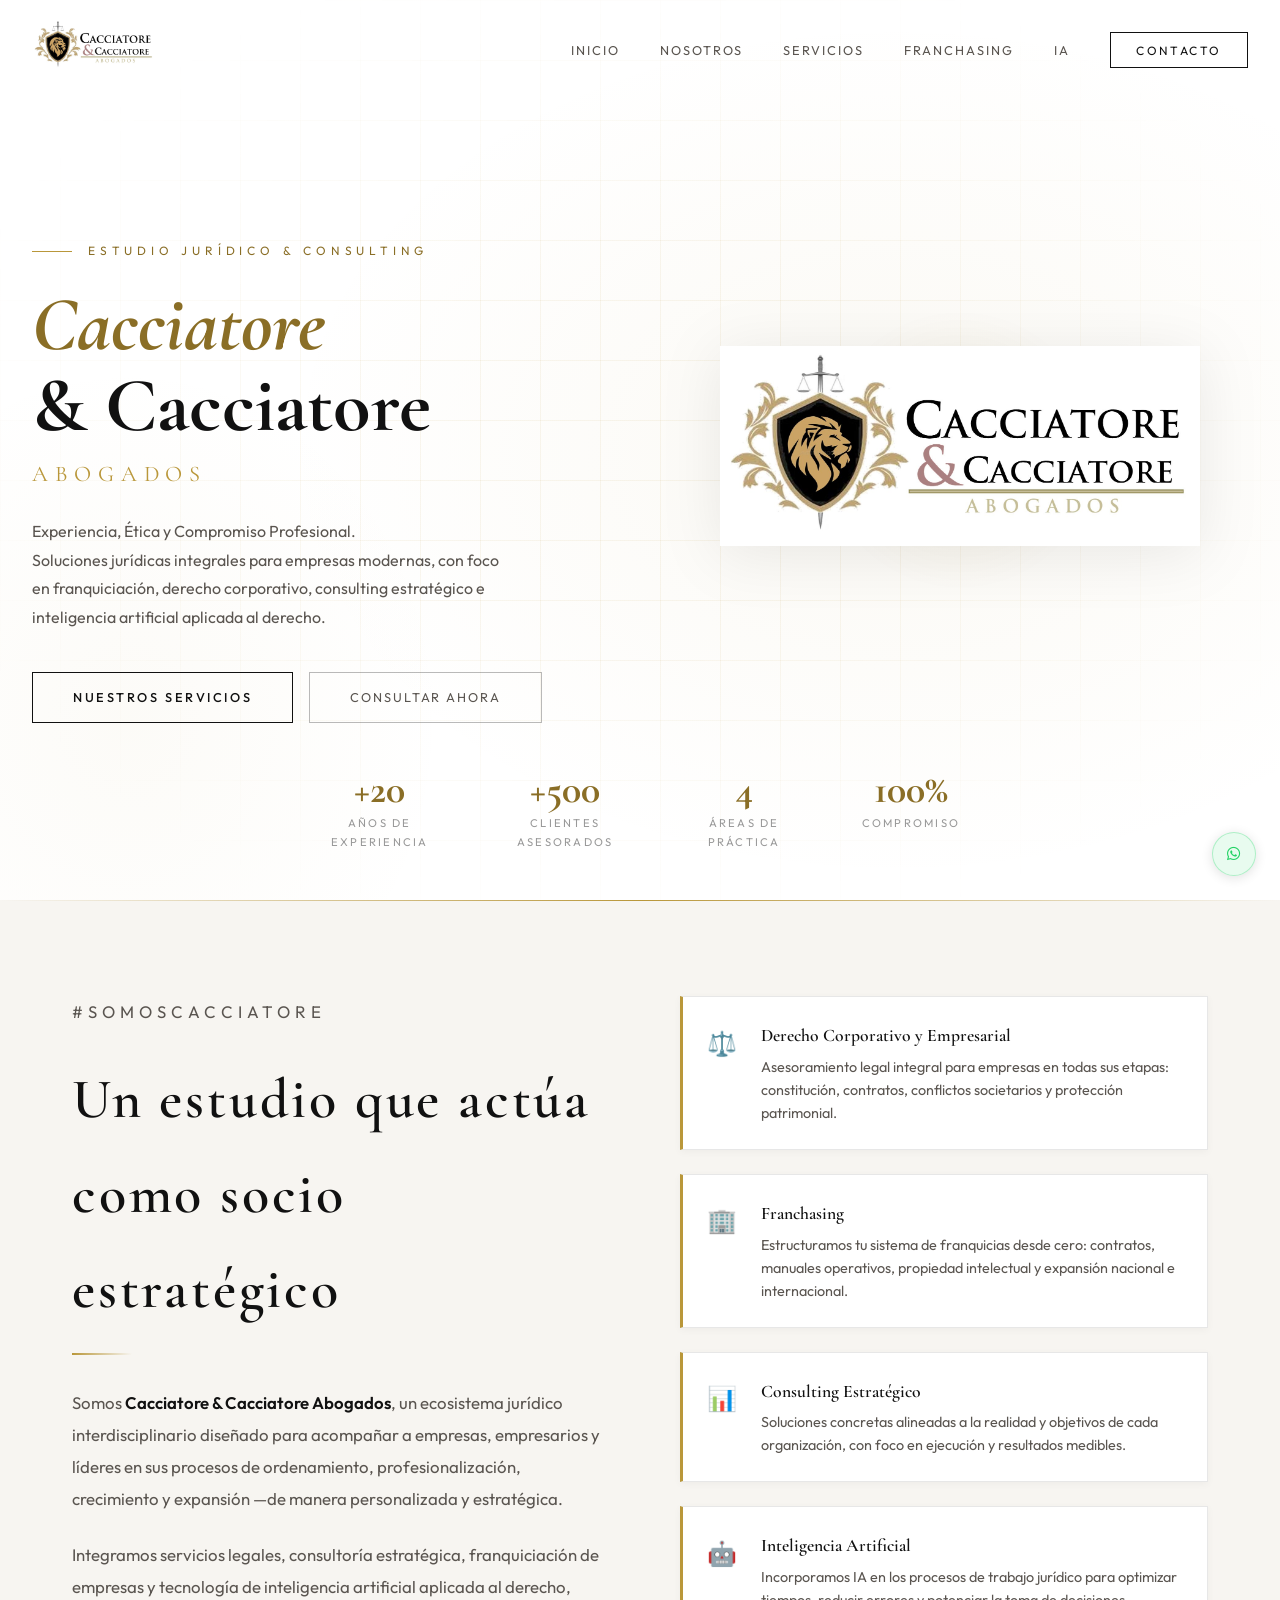
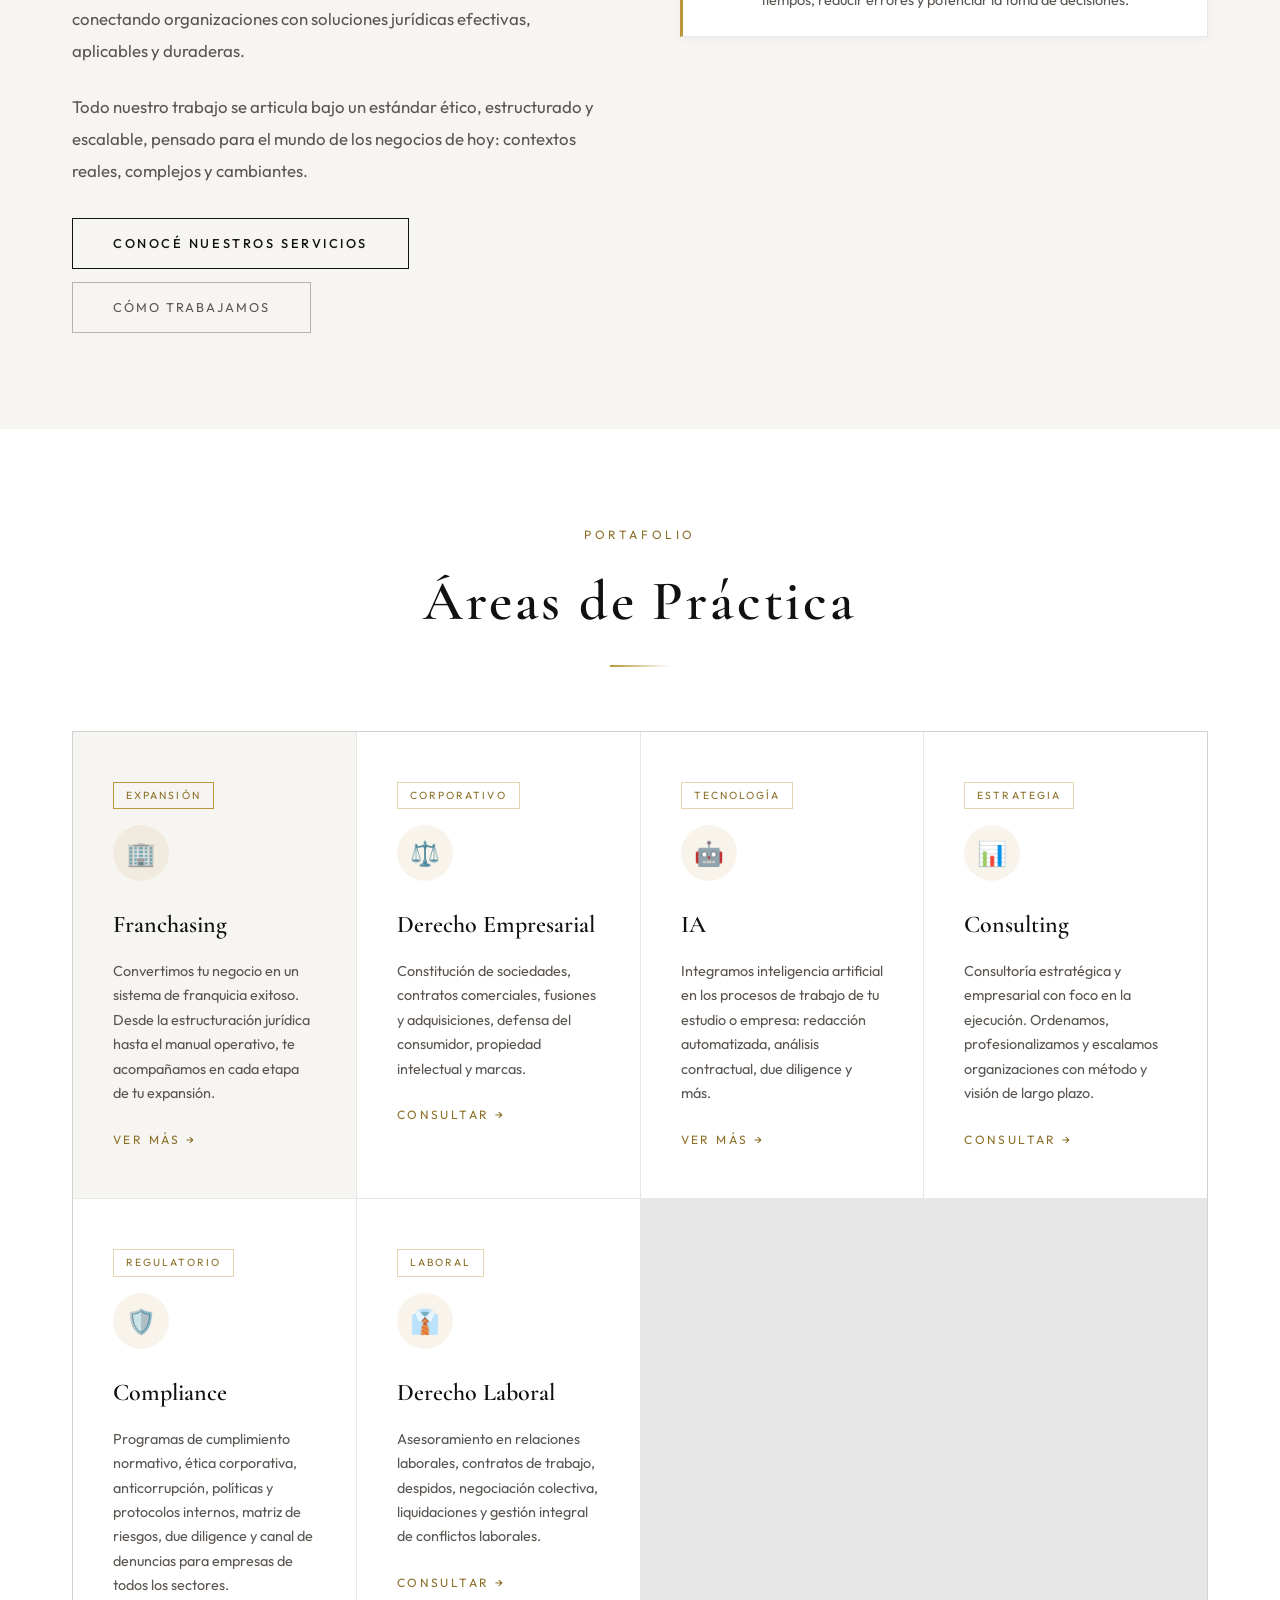
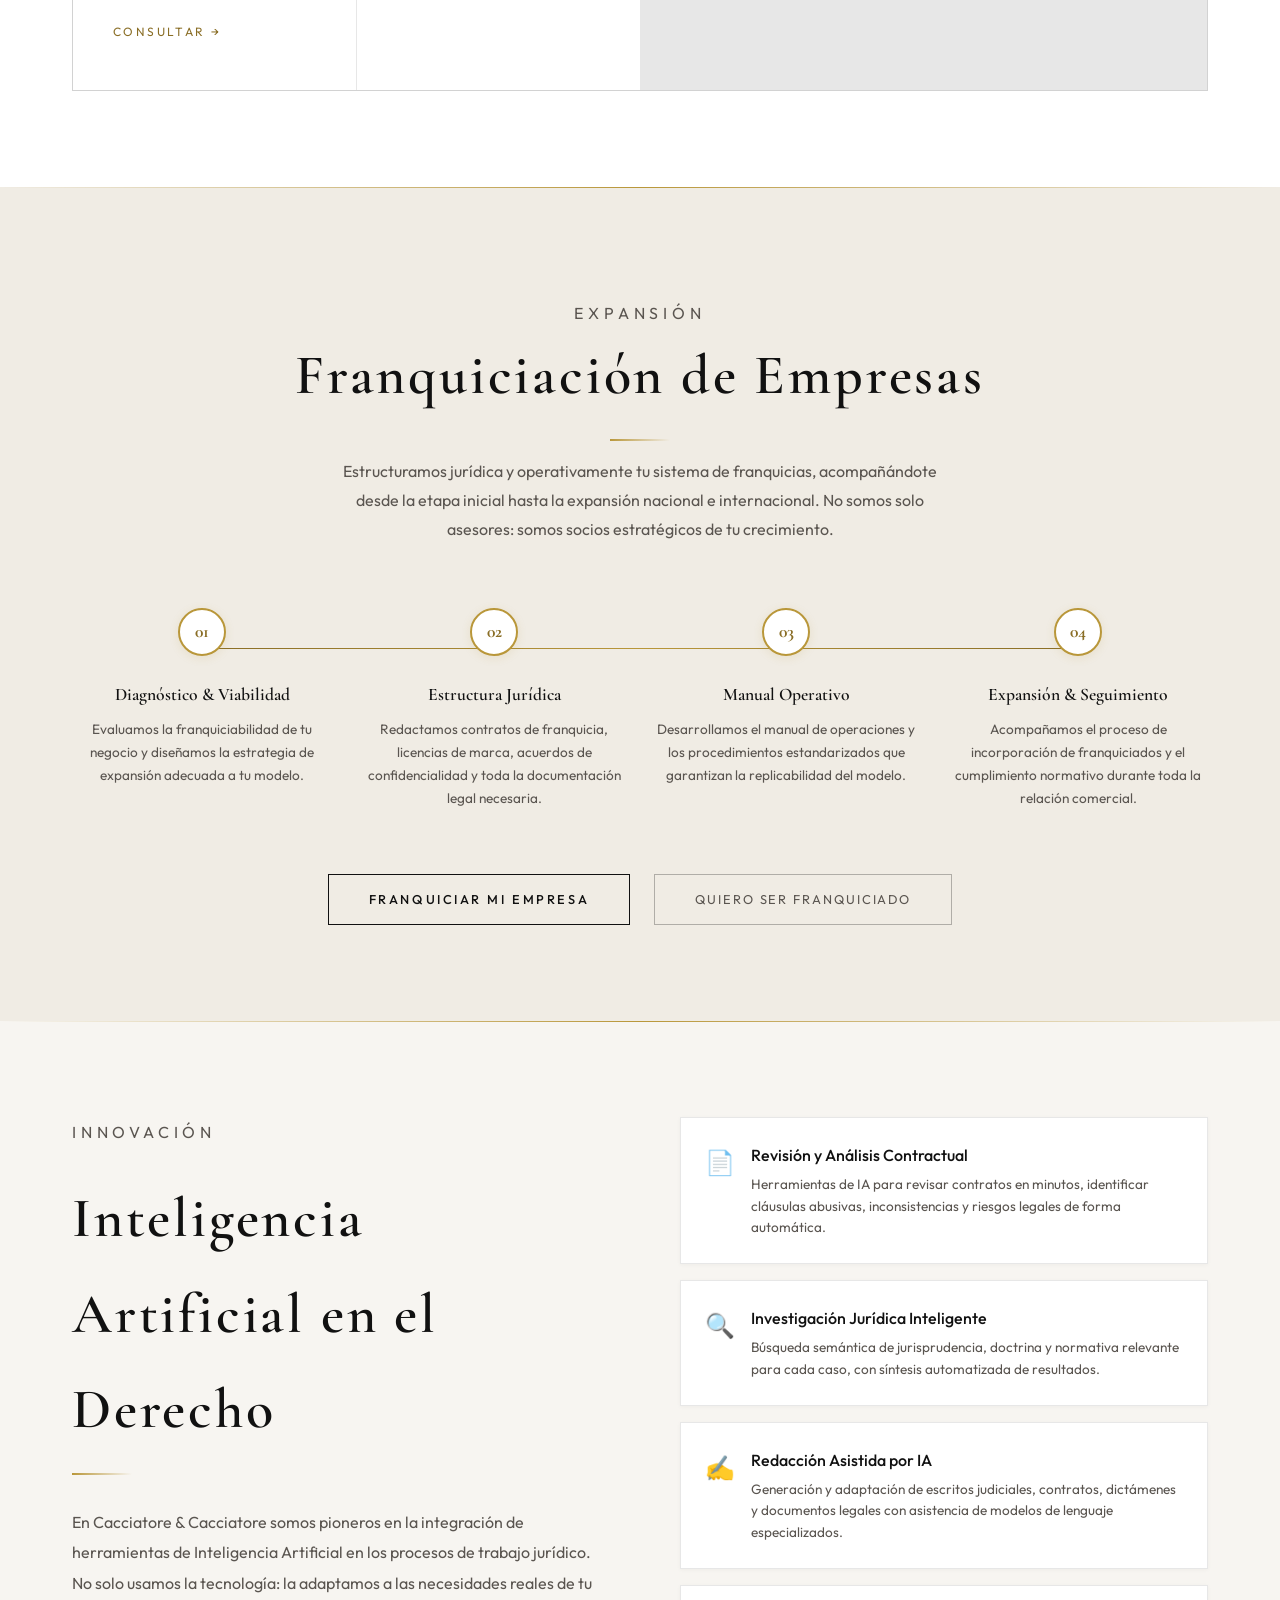
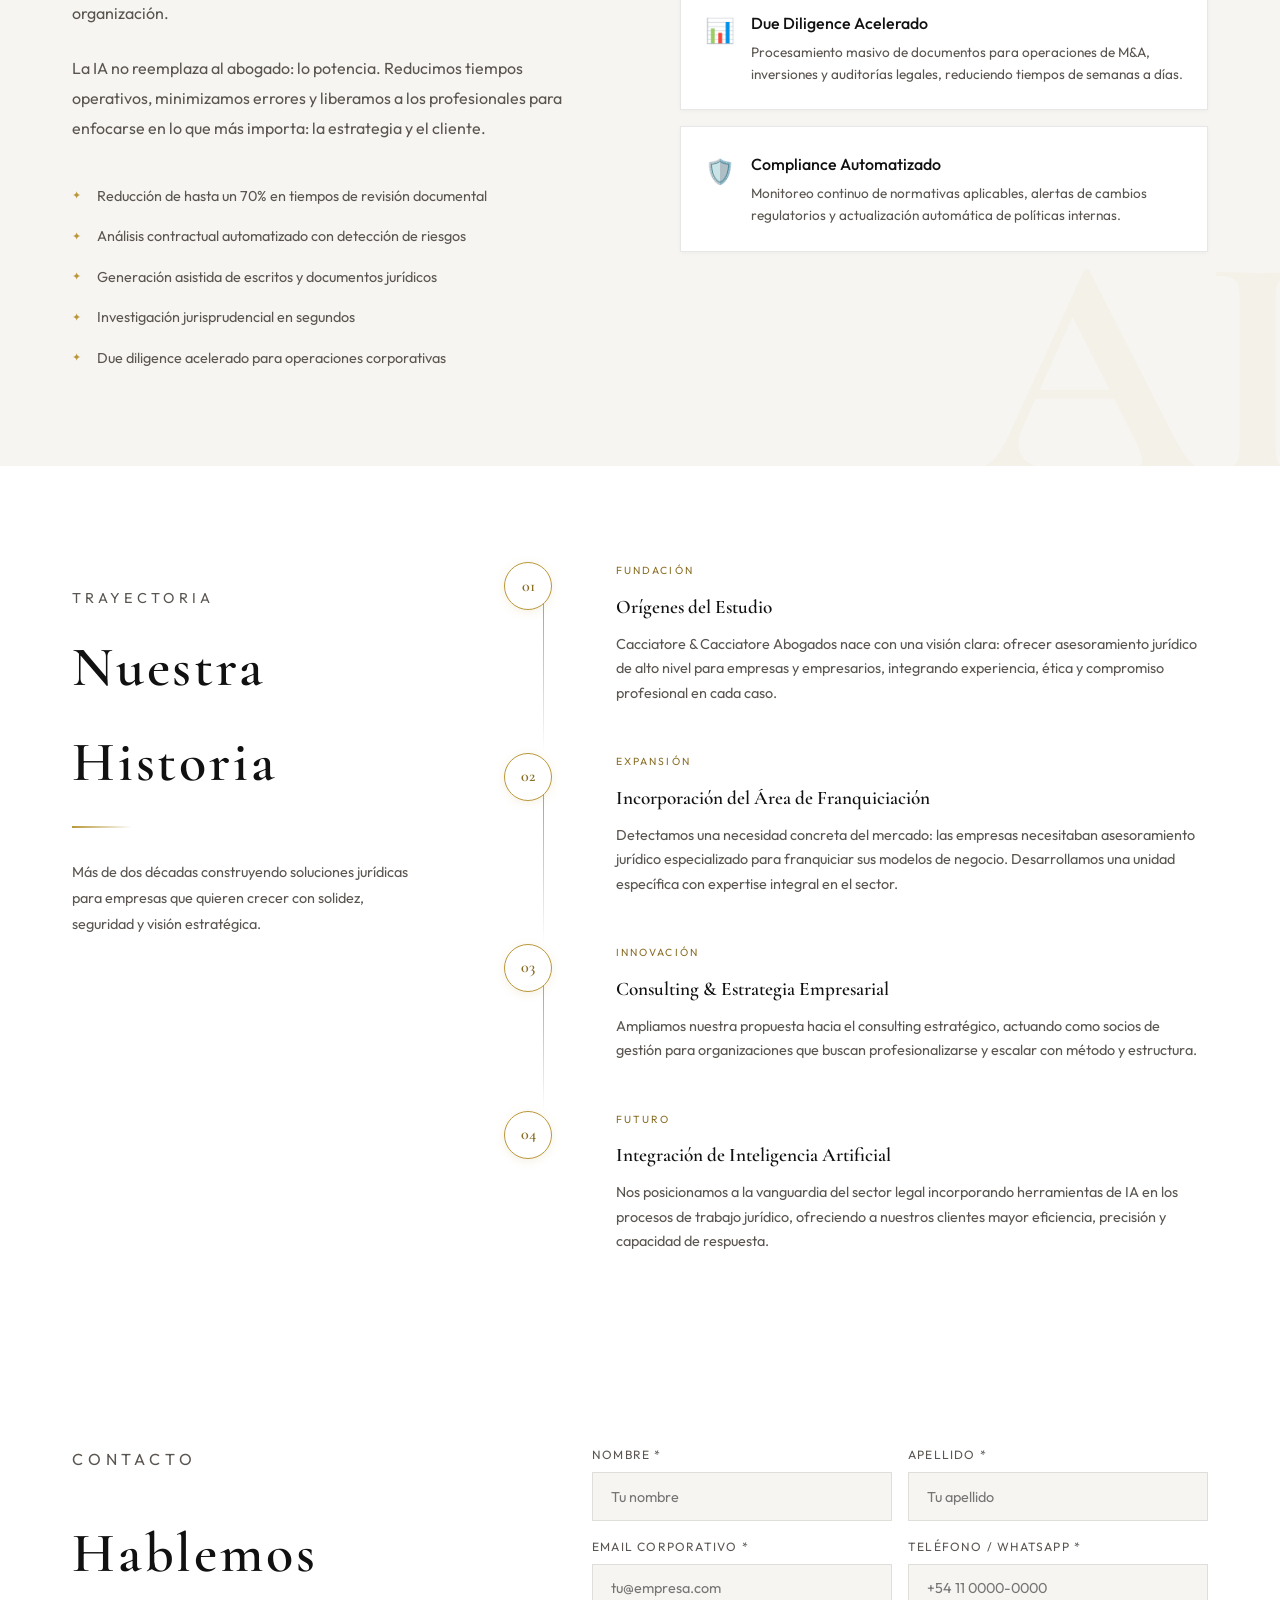
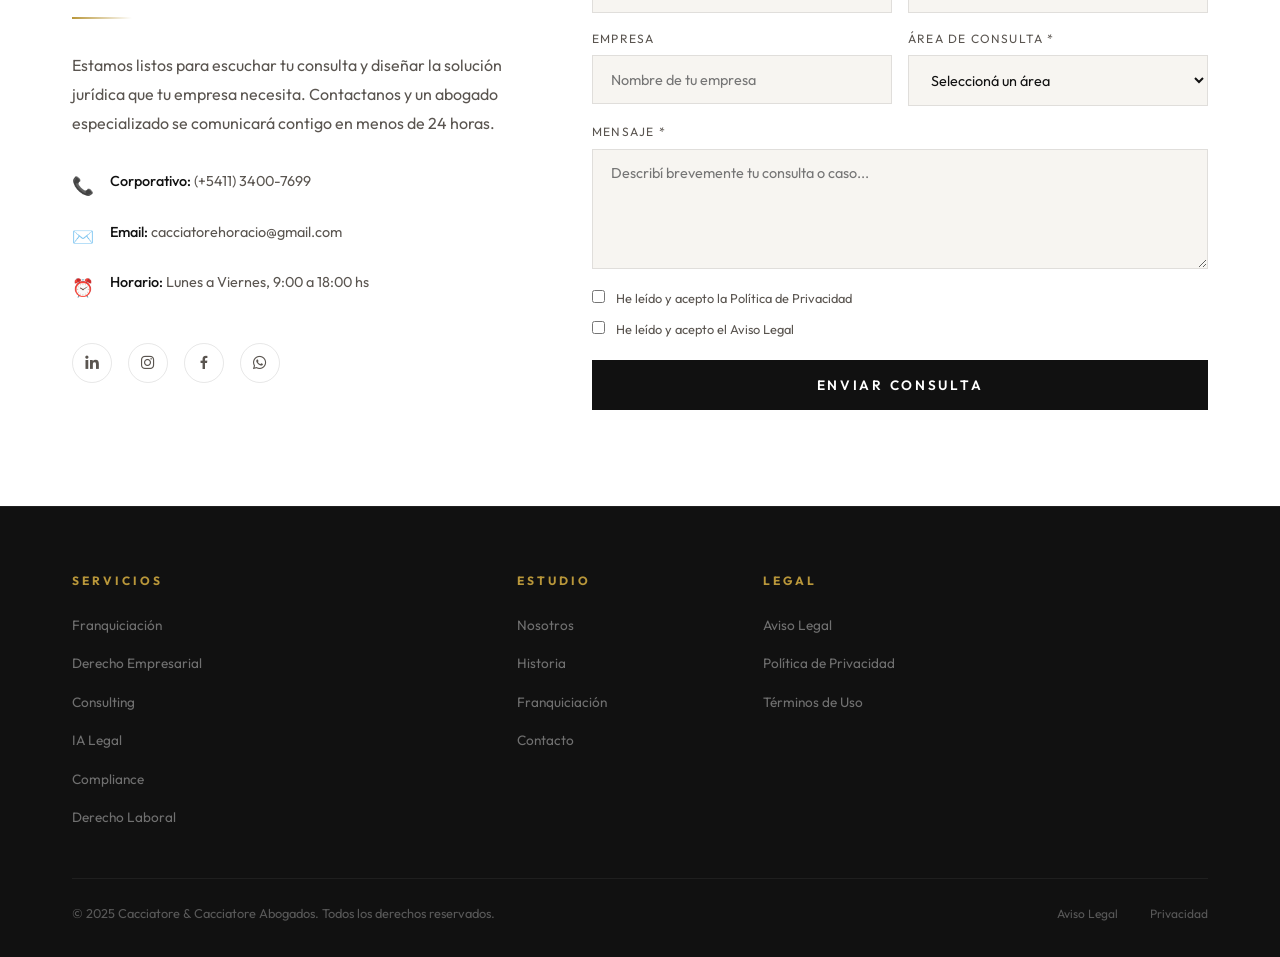
==== frontend/index.html @ c493d978 "Initial commit" ====
<!DOCTYPE html>
<html lang="es">
<head>
<meta charset="UTF-8">
<meta name="viewport" content="width=device-width, initial-scale=1.0">
<meta name="description" content="Cacciatore & Cacciatore Abogados - Franquiciación, Servicios Legales, Consulting e Inteligencia Artificial para empresas">
<title>Cacciatore & Cacciatore | Abogados</title>
<link rel="preconnect" href="https://fonts.googleapis.com">
<link href="https://fonts.googleapis.com/css2?family=Cormorant+Garamond:ital,wght@0,400;0,600;0,700;1,400;1,600&family=Outfit:wght@300;400;500;600&display=swap" rel="stylesheet">
<link rel="stylesheet" href="https://cdn.jsdelivr.net/npm/boxicons@latest/css/boxicons.min.css">
<link rel="stylesheet" href="style.css">
</head>
<body>

<!-- =================== HEADER =================== -->
<header id="mainHeader">
  <nav class="nav">
    <a class="nav-logo" href="#inicio">
      <img src="[data-uri]" alt="Cacciatore & Cacciatore Abogados">
    </a>
    <ul class="nav-links">
      <li><a href="#inicio">Inicio</a></li>
      <li><a href="#nosotros">Nosotros</a></li>
      <li><a href="#servicios">Servicios</a></li>
      <li><a href="#franquicias">Franchasing</a></li>
      <li><a href="#ia">IA</a></li>
      <li><a href="#contacto" class="nav-cta">Contacto</a></li>
    </ul>
    <div class="hamburger" id="hamburger" onclick="toggleMenu()">
      <span></span><span></span><span></span>
    </div>
  </nav>
</header>

<!-- Mobile Menu -->
<div class="mobile-menu" id="mobileMenu">
  <button class="close-btn" onclick="toggleMenu()">✕</button>
  <a href="#inicio" onclick="toggleMenu()">Inicio</a>
  <a href="#nosotros" onclick="toggleMenu()">Nosotros</a>
  <a href="#servicios" onclick="toggleMenu()">Servicios</a>
  <a href="#franquicias" onclick="toggleMenu()">Franquiciación</a>
  <a href="#ia" onclick="toggleMenu()">IA Legal</a>
  <a href="#contacto" onclick="toggleMenu()">Contacto</a>
</div>

<!-- =================== HERO =================== -->
<section class="hero" id="inicio">
  <div class="hero-bg"></div>
  <div class="hero-grid"></div>
  <div class="hero-content">
    <div class="hero-text">
      <p class="hero-eyebrow">Estudio Jurídico & Consulting</p>
      <h1 class="hero-h1">
        <em>Cacciatore</em><br>
        &amp; Cacciatore
      </h1>
      <p class="hero-sub">Abogados</p>
      <p class="hero-desc">
        Experiencia, Ética y Compromiso Profesional.<br>
        Soluciones jurídicas integrales para empresas modernas, con foco en franquiciación, derecho corporativo, consulting estratégico e inteligencia artificial aplicada al derecho.
      </p>
      <div class="hero-btns">
        <a href="#servicios" class="btn-primary">Nuestros Servicios</a>
        <a href="#contacto" class="btn-outline">Consultar Ahora</a>
      </div>
    </div>
    <div class="hero-visual">
      <div class="hero-logo-wrap">
        <img src="[data-uri]" alt="Cacciatore & Cacciatore">
      </div>
    </div>
  </div>
  <div class="hero-stats">
    <div class="stat">
      <div class="stat-num">+20</div>
      <div class="stat-label">Años de Experiencia</div>
    </div>
    <div class="stat">
      <div class="stat-num">+500</div>
      <div class="stat-label">Clientes Asesorados</div>
    </div>
    <div class="stat">
      <div class="stat-num">4</div>
      <div class="stat-label">Áreas de Práctica</div>
    </div>
    <div class="stat">
      <div class="stat-num">100%</div>
      <div class="stat-label">Compromiso</div>
    </div>
  </div>
</section>

<!-- =================== ABOUT =================== -->
<section class="section about reveal" id="nosotros">
  <div class="container">
    <div class="about-inner">
      <div class="about-left">
        <p class="sec-label">#SomosCacciatore</p>
        <h2 class="stitle">Un estudio que actúa como socio estratégico</h2>
        <div class="gold-line"></div>
        <p>
          Somos <strong>Cacciatore &amp; Cacciatore Abogados</strong>, un ecosistema jurídico interdisciplinario diseñado para acompañar a empresas, empresarios y líderes en sus procesos de ordenamiento, profesionalización, crecimiento y expansión —de manera personalizada y estratégica.
        </p>
        <p>
          Integramos servicios legales, consultoría estratégica, franquiciación de empresas y tecnología de inteligencia artificial aplicada al derecho, conectando organizaciones con soluciones jurídicas efectivas, aplicables y duraderas.
        </p>
        <p>
          Todo nuestro trabajo se articula bajo un estándar ético, estructurado y escalable, pensado para el mundo de los negocios de hoy: contextos reales, complejos y cambiantes.
        </p>
        <div class="about-btns">
          <a href="#servicios" class="btn-primary">Conocé nuestros servicios</a>
          <a href="#contacto" class="btn-outline">Cómo trabajamos</a>
        </div>
      </div>
      <div class="about-right">
        <div class="about-pillars">
          <div class="pillar">
            <div class="pillar-icon">⚖️</div>
            <div class="pillar-text">
              <h4>Derecho Corporativo y Empresarial</h4>
              <p>Asesoramiento legal integral para empresas en todas sus etapas: constitución, contratos, conflictos societarios y protección patrimonial.</p>
            </div>
          </div>
          <div class="pillar">
            <div class="pillar-icon">🏢</div>
            <div class="pillar-text">
              <h4>Franchasing</h4>
              <p>Estructuramos tu sistema de franquicias desde cero: contratos, manuales operativos, propiedad intelectual y expansión nacional e internacional.</p>
            </div>
          </div>
          <div class="pillar">
            <div class="pillar-icon">📊</div>
            <div class="pillar-text">
              <h4>Consulting Estratégico</h4>
              <p>Soluciones concretas alineadas a la realidad y objetivos de cada organización, con foco en ejecución y resultados medibles.</p>
            </div>
          </div>
          <div class="pillar">
            <div class="pillar-icon">🤖</div>
            <div class="pillar-text">
              <h4>Inteligencia Artificial</h4>
              <p>Incorporamos IA en los procesos de trabajo jurídico para optimizar tiempos, reducir errores y potenciar la toma de decisiones.</p>
            </div>
          </div>
        </div>
      </div>
    </div>
  </div>
</section>

<!-- =================== SERVICIOS =================== -->
<section class="section servicios reveal" id="servicios">
  <div class="container">
    <div class="servicios-header">
      <p class="sec-label">Portafolio</p>
      <h2 class="stitle">Áreas de Práctica</h2>
      <div class="gold-line" style="margin:1rem auto;"></div>
    </div>
  </div>
  <div class="container">
    <div class="servicios-grid">

      <div class="serv-card featured">
        <span class="serv-tag">Expansión</span>
        <div class="serv-icon">🏢</div>
        <h3 style="translate: no-tranlate;">Franchasing</h3>
        <p>Convertimos tu negocio en un sistema de franquicia exitoso. Desde la estructuración jurídica hasta el manual operativo, te acompañamos en cada etapa de tu expansión.</p>
        <a href="#franquicias" class="serv-link">Ver más →</a>
      </div>

      <div class="serv-card">
        <span class="serv-tag">Corporativo</span>
        <div class="serv-icon">⚖️</div>
        <h3>Derecho Empresarial</h3>
        <p>Constitución de sociedades, contratos comerciales, fusiones y adquisiciones, defensa del consumidor, propiedad intelectual y marcas.</p>
        <a href="#contacto" class="serv-link">Consultar →</a>
      </div>

      <div class="serv-card">
        <span class="serv-tag">Tecnología</span>
        <div class="serv-icon">🤖</div>
        <h3>IA</h3>
        <p>Integramos inteligencia artificial en los procesos de trabajo de tu estudio o empresa: redacción automatizada, análisis contractual, due diligence y más.</p>
        <a href="#ia" class="serv-link">Ver más →</a>
      </div>

      <div class="serv-card">
        <span class="serv-tag">Estrategia</span>
        <div class="serv-icon">📊</div>
        <h3>Consulting</h3>
        <p>Consultoría estratégica y empresarial con foco en la ejecución. Ordenamos, profesionalizamos y escalamos organizaciones con método y visión de largo plazo.</p>
        <a href="#contacto" class="serv-link">Consultar →</a>
      </div>

      <div class="serv-card">
        <span class="serv-tag">Regulatorio</span>
        <div class="serv-icon">🛡️</div>
        <h3>Compliance</h3>
        <p>Programas de cumplimiento normativo, ética corporativa, anticorrupción, políticas y protocolos internos, matriz de riesgos, due diligence y canal de denuncias para empresas de todos los sectores.</p>
        <a href="#contacto" class="serv-link">Consultar →</a>
      </div>

      <div class="serv-card">
        <span class="serv-tag">Laboral</span>
        <div class="serv-icon">👔</div>
        <h3>Derecho Laboral</h3>
        <p>Asesoramiento en relaciones laborales, contratos de trabajo, despidos, negociación colectiva, liquidaciones y gestión integral de conflictos laborales.</p>
        <a href="#contacto" class="serv-link">Consultar →</a>
      </div>

    </div>
  </div>
</section>

<!-- =================== FRANQUICIAS =================== -->
<section class="section franchise reveal" id="franquicias">
  <div class="container">
    <div class="franchise-header">
      <p class="sec-label">Expansión</p>
      <h2 class="stitle">Franquiciación de Empresas</h2>
      <div class="gold-line" style="margin:1rem auto;"></div>
      <p>Estructuramos jurídica y operativamente tu sistema de franquicias, acompañándote desde la etapa inicial hasta la expansión nacional e internacional. No somos solo asesores: somos socios estratégicos de tu crecimiento.</p>
    </div>

    <div class="franchise-steps">
      <div class="step-card">
        <div class="step-num">01</div>
        <h4>Diagnóstico &amp; Viabilidad</h4>
        <p>Evaluamos la franquiciabilidad de tu negocio y diseñamos la estrategia de expansión adecuada a tu modelo.</p>
      </div>
      <div class="step-card">
        <div class="step-num">02</div>
        <h4>Estructura Jurídica</h4>
        <p>Redactamos contratos de franquicia, licencias de marca, acuerdos de confidencialidad y toda la documentación legal necesaria.</p>
      </div>
      <div class="step-card">
        <div class="step-num">03</div>
        <h4>Manual Operativo</h4>
        <p>Desarrollamos el manual de operaciones y los procedimientos estandarizados que garantizan la replicabilidad del modelo.</p>
      </div>
      <div class="step-card">
        <div class="step-num">04</div>
        <h4>Expansión &amp; Seguimiento</h4>
        <p>Acompañamos el proceso de incorporación de franquiciados y el cumplimiento normativo durante toda la relación comercial.</p>
      </div>
    </div>

    <div class="franchise-cta">
      <a href="#contacto" class="btn-primary">Franquiciar mi empresa</a>
      <a href="#contacto" class="btn-outline">Quiero ser franquiciado</a>
    </div>
  </div>
</section>

<!-- =================== IA =================== -->
<section class="section ia-section reveal" id="ia">
  <div class="container">
    <div class="ia-inner">
      <div class="ia-left">
        <p class="sec-label">Innovación</p>
        <h2 class="stitle">Inteligencia Artificial en el Derecho</h2>
        <div class="gold-line"></div>
        <p>
          En Cacciatore &amp; Cacciatore somos pioneros en la integración de herramientas de Inteligencia Artificial en los procesos de trabajo jurídico. No solo usamos la tecnología: la adaptamos a las necesidades reales de tu organización.
        </p>
        <p>
          La IA no reemplaza al abogado: lo potencia. Reducimos tiempos operativos, minimizamos errores y liberamos a los profesionales para enfocarse en lo que más importa: la estrategia y el cliente.
        </p>
        <div class="ia-features">
          <div class="ia-feat">Reducción de hasta un 70% en tiempos de revisión documental</div>
          <div class="ia-feat">Análisis contractual automatizado con detección de riesgos</div>
          <div class="ia-feat">Generación asistida de escritos y documentos jurídicos</div>
          <div class="ia-feat">Investigación jurisprudencial en segundos</div>
          <div class="ia-feat">Due diligence acelerado para operaciones corporativas</div>
        </div>
      </div>
      <div class="ia-right">
        <div class="ia-cards">
          <div class="ia-card">
            <div class="ia-card-icon">📄</div>
            <div>
              <h4>Revisión y Análisis Contractual</h4>
              <p>Herramientas de IA para revisar contratos en minutos, identificar cláusulas abusivas, inconsistencias y riesgos legales de forma automática.</p>
            </div>
          </div>
          <div class="ia-card">
            <div class="ia-card-icon">🔍</div>
            <div>
              <h4>Investigación Jurídica Inteligente</h4>
              <p>Búsqueda semántica de jurisprudencia, doctrina y normativa relevante para cada caso, con síntesis automatizada de resultados.</p>
            </div>
          </div>
          <div class="ia-card">
            <div class="ia-card-icon">✍️</div>
            <div>
              <h4>Redacción Asistida por IA</h4>
              <p>Generación y adaptación de escritos judiciales, contratos, dictámenes y documentos legales con asistencia de modelos de lenguaje especializados.</p>
            </div>
          </div>
          <div class="ia-card">
            <div class="ia-card-icon">📊</div>
            <div>
              <h4>Due Diligence Acelerado</h4>
              <p>Procesamiento masivo de documentos para operaciones de M&amp;A, inversiones y auditorías legales, reduciendo tiempos de semanas a días.</p>
            </div>
          </div>
          <div class="ia-card">
            <div class="ia-card-icon">🛡️</div>
            <div>
              <h4>Compliance Automatizado</h4>
              <p>Monitoreo continuo de normativas aplicables, alertas de cambios regulatorios y actualización automática de políticas internas.</p>
            </div>
          </div>
        </div>
      </div>
    </div>
  </div>
</section>

<!-- =================== HISTORIA =================== -->
<section class="section historia reveal" id="historia">
  <div class="container">
    <div class="historia-inner">
      <div class="historia-left">
        <p class="sec-label">Trayectoria</p>
        <h2 class="stitle">Nuestra Historia</h2>
        <div class="gold-line"></div>
        <p>Más de dos décadas construyendo soluciones jurídicas para empresas que quieren crecer con solidez, seguridad y visión estratégica.</p>
      </div>
      <div class="historia-right">
        <div class="timeline">
          <div class="tl-item">
            <div class="tl-num">01</div>
            <div class="tl-content">
              <span class="tl-tag">Fundación</span>
              <h4>Orígenes del Estudio</h4>
              <p>Cacciatore &amp; Cacciatore Abogados nace con una visión clara: ofrecer asesoramiento jurídico de alto nivel para empresas y empresarios, integrando experiencia, ética y compromiso profesional en cada caso.</p>
            </div>
          </div>
          <div class="tl-item">
            <div class="tl-num">02</div>
            <div class="tl-content">
              <span class="tl-tag">Expansión</span>
              <h4>Incorporación del Área de Franquiciación</h4>
              <p>Detectamos una necesidad concreta del mercado: las empresas necesitaban asesoramiento jurídico especializado para franquiciar sus modelos de negocio. Desarrollamos una unidad específica con expertise integral en el sector.</p>
            </div>
          </div>
          <div class="tl-item">
            <div class="tl-num">03</div>
            <div class="tl-content">
              <span class="tl-tag">Innovación</span>
              <h4>Consulting &amp; Estrategia Empresarial</h4>
              <p>Ampliamos nuestra propuesta hacia el consulting estratégico, actuando como socios de gestión para organizaciones que buscan profesionalizarse y escalar con método y estructura.</p>
            </div>
          </div>
          <div class="tl-item">
            <div class="tl-num">04</div>
            <div class="tl-content">
              <span class="tl-tag">Futuro</span>
              <h4>Integración de Inteligencia Artificial</h4>
              <p>Nos posicionamos a la vanguardia del sector legal incorporando herramientas de IA en los procesos de trabajo jurídico, ofreciendo a nuestros clientes mayor eficiencia, precisión y capacidad de respuesta.</p>
            </div>
          </div>
        </div>
      </div>
    </div>
  </div>
</section>

<!-- =================== CONTACTO =================== -->
<section class="section contacto reveal" id="contacto">
  <div class="container">
    <div class="contacto-inner">
      <div class="contact-left">
        <p class="sec-label">Contacto</p>
        <h2 class="stitle">Hablemos</h2>
        <div class="gold-line"></div>
        <p>Estamos listos para escuchar tu consulta y diseñar la solución jurídica que tu empresa necesita. Contactanos y un abogado especializado se comunicará contigo en menos de 24 horas.</p>
        <div class="contact-items">
          <div class="contact-item">
            <div class="contact-item-icon">📞</div>
            <div class="contact-item-text">
              <strong>Corporativo:</strong> (+5411) 3400-7699
            </div>
          </div>
          <div class="contact-item">
            <div class="contact-item-icon">✉️</div>
            <div class="contact-item-text">
              <strong>Email:</strong> cacciatorehoracio@gmail.com
            </div>
          </div>
          <div class="contact-item">
            <div class="contact-item-icon">⏰</div>
            <div class="contact-item-text">
              <strong>Horario:</strong> Lunes a Viernes, 9:00 a 18:00 hs
            </div>
          </div>
        </div>
        <div class="social-links">
          <a href="https://www.linkedin.com/in/horaciocacciatore/" class="social-link"><i class='bx bxl-linkedin'></i></a>
          <a href="https://www.instagram.com/horacio.cacciatore/" class="social-link"><i class='bx bxl-instagram'></i></a>
          <a href="" class="social-link"><i class='bx bxl-facebook'></i></a>
          <a href="https://wa.me/5491134007699" class="social-link"><i class='bx bxl-whatsapp'></i></a>
        </div>
      </div>
      <div class="contact-form">
        <form id="formContacto">
          <div class="form-grid">
            <div class="form-group">
              <label>Nombre *</label>
              <input type="text" name="nombre" placeholder="Tu nombre" required>
            </div>
            <div class="form-group">
              <label>Apellido *</label>
              <input type="text" name="apellido" placeholder="Tu apellido" required>
            </div>
            <div class="form-group">
              <label>Email Corporativo *</label>
              <input type="email" name="email" placeholder="tu@empresa.com" required>
            </div>
            <div class="form-group">
              <label>Teléfono / WhatsApp *</label>
              <input type="tel" name="telefono" placeholder="+54 11 0000-0000" required>
            </div>
            <div class="form-group">
              <label>Empresa</label>
              <input type="text" name="empresa" placeholder="Nombre de tu empresa">
            </div>
            <div class="form-group">
              <label>Área de Consulta *</label>
              <select name="area" required>
                <option value="">Seleccioná un área</option>
                <option>Franquiciación de Empresas</option>
                <option>Derecho Empresarial / Corporativo</option>
                <option>Consulting Estratégico</option>
                <option>IA Legal</option>
                <option>Compliance</option>
                <option>Derecho Laboral</option>
                <option>Propiedad Intelectual</option>
                <option>Otra consulta</option>
              </select>
            </div>
            <div class="form-group form-full">
              <label>Mensaje *</label>
              <textarea name="mensaje" placeholder="Describí brevemente tu consulta o caso..." required></textarea>
            </div>
          </div>
          <div class="form-checks">
            <label><input type="checkbox" required> He leído y acepto la Política de Privacidad</label>
            <label><input type="checkbox" required> He leído y acepto el Aviso Legal</label>
          </div>
          <button type="submit" class="btn-submit">Enviar Consulta</button>
        </form>
      </div>
    </div>
  </div>
</section>

<!-- =================== FOOTER =================== -->
<footer>
  <div class="container">
    <div class="footer-inner">
      <div class="footer-col">
        <h5>Servicios</h5>
        <ul>
          <li><a href="#servicios">Franquiciación</a></li>
          <li><a href="#servicios">Derecho Empresarial</a></li>
          <li><a href="#servicios">Consulting</a></li>
          <li><a href="#ia">IA Legal</a></li>
          <li><a href="#servicios">Compliance</a></li>
          <li><a href="#servicios">Derecho Laboral</a></li>
        </ul>
      </div>
      <div class="footer-col">
        <h5>Estudio</h5>
        <ul>
          <li><a href="#nosotros">Nosotros</a></li>
          <li><a href="#historia">Historia</a></li>
          <li><a href="#franquicias">Franquiciación</a></li>
          <li><a href="#contacto">Contacto</a></li>
        </ul>
      </div>
      <div class="footer-col">
        <h5>Legal</h5>
        <ul>
          <li><a href="#">Aviso Legal</a></li>
          <li><a href="#">Política de Privacidad</a></li>
          <li><a href="#">Términos de Uso</a></li>
        </ul>
      </div>
    </div>
    <div class="footer-bottom">
      <p>© 2025 Cacciatore &amp; Cacciatore Abogados. Todos los derechos reservados.</p>
      <div class="footer-legal">
        <a href="#">Aviso Legal</a>
        <a href="#">Privacidad</a>
      </div>
    </div>
  </div>
</footer>

<!-- =================== FLOATING BUTTONS =================== -->
<div class="floating">
  <button class="float-btn scroll-top" id="scrollTop" onclick="window.scrollTo({top:0,behavior:'smooth'})">↑</button>
  <a href="https://wa.me/5491134007699" class="float-btn float-wa" target="_blank"><i class='bx bxl-whatsapp'></i></a>
</div>

<!-- =================== SCRIPTS =================== -->
<script src="main.js"></script>
</body>
</html>
---- frontend/style.css ----
/* ===================== VARIABLES ===================== */
:root {
  --gold: #b9973a;
  --gold-light: #d4b96a;
  --gold-dark: #8a6e26;
  --black: #111111;
  --bg: #ffffff;
  --bg2: #f7f5f1;
  --bg3: #f0ece4;
  --muted: #999999;
  --text: #1c1c1c;
  --text-dim: #5a5550;
  --white: #ffffff;
  --border: rgba(185,151,58,0.2);
  --border-dark: rgba(28,28,28,0.1);
  --font-display: 'Cormorant Garamond', serif;
  --font-body: 'Outfit', sans-serif;
}

*, *::before, *::after { box-sizing: border-box; margin: 0; padding: 0; }
html { scroll-behavior: smooth; }
body {
  font-family: var(--font-body);
  background: var(--bg);
  color: var(--text);
  overflow-x: hidden;
  line-height: 1.7;
}

/* ===================== SCROLLBAR ===================== */
::-webkit-scrollbar { width: 4px; }
::-webkit-scrollbar-track { background: var(--bg2); }
::-webkit-scrollbar-thumb { background: var(--gold); border-radius: 2px; }

/* ===================== UTILITIES ===================== */
.container { max-width: 1200px; margin: 0 auto; padding: 0 2rem; }
.section { padding: 6rem 0; }
.gold { color: var(--gold); }
.stitle {
  font-family: var(--font-display);
  font-size: clamp(2rem, 5vw, 3.5rem);
  font-weight: 600;
  color: var(--black);
  letter-spacing: 0.05em;
}
.gold-line {
  width: 60px; height: 2px;
  background: linear-gradient(90deg, var(--gold), transparent);
  margin: 1rem 0 2rem;
}
.sec-label {
  font-size: 0.75rem;
  letter-spacing: 0.3em;
  text-transform: uppercase;
  color: var(--gold-dark);
  margin-bottom: 0.5rem;
}
.btn-primary {
  display: inline-block;
  padding: 0.85rem 2.5rem;
  border: 1px solid var(--black);
  color: var(--black);
  font-family: var(--font-body);
  font-size: 0.8rem;
  font-weight: 500;
  letter-spacing: 0.2em;
  text-transform: uppercase;
  text-decoration: none;
  transition: all 0.3s ease;
  position: relative;
  overflow: hidden;
  z-index: 0;
}
.btn-primary::before {
  content: "";
  position: absolute;
  inset: 0;
  background: var(--black);
  transform: translateX(-100%);
  transition: transform 0.3s ease;
  z-index: -1;
}
.btn-primary:hover { color: var(--white); }
.btn-primary:hover::before { transform: translateX(0); }
.btn-outline {
  display: inline-block;
  padding: 0.85rem 2.5rem;
  border: 1px solid rgba(28,28,28,0.3);
  color: var(--text-dim);
  font-size: 0.8rem;
  font-weight: 400;
  letter-spacing: 0.15em;
  text-transform: uppercase;
  text-decoration: none;
  transition: all 0.3s ease;
}
.btn-outline:hover { border-color: var(--gold); color: var(--gold-dark); }

/* ===================== REVEAL ANIMATION ===================== */
.reveal { opacity: 0; transform: translateY(30px); transition: opacity 0.8s ease, transform 0.8s ease; }
.reveal.visible { opacity: 1; transform: translateY(0); }

/* ===================== HEADER ===================== */
header {
  position: fixed;
  top: 0; left: 0; right: 0;
  z-index: 1000;
  padding: 1.2rem 0;
  transition: all 0.4s ease;
}
header.scrolled {
  background: rgba(255,255,255,0.97);
  backdrop-filter: blur(20px);
  border-bottom: 1px solid var(--border-dark);
  padding: 0.8rem 0;
  box-shadow: 0 2px 20px rgba(0,0,0,0.06);
}
.nav {
  display: flex;
  align-items: center;
  justify-content: space-between;
  max-width: 1280px;
  margin: 0 auto;
  padding: 0 2rem;
}
.nav-logo img { height: 52px; width: auto; }
.nav-links { display: flex; gap: 2.5rem; list-style: none; }
.nav-links a {
  font-size: 0.8rem;
  font-weight: 400;
  letter-spacing: 0.15em;
  text-transform: uppercase;
  color: var(--text-dim);
  text-decoration: none;
  transition: color 0.3s;
  position: relative;
}
.nav-links a::after {
  content: "";
  position: absolute;
  bottom: -4px; left: 0;
  width: 0; height: 1px;
  background: var(--gold);
  transition: width 0.3s;
}
.nav-links a:hover { color: var(--black); }
.nav-links a:hover::after { width: 100%; }
.nav-cta {
  padding: 0.6rem 1.6rem;
  border: 1px solid var(--black);
  color: var(--black) !important;
  font-size: 0.75rem !important;
  letter-spacing: 0.2em !important;
  text-transform: uppercase;
  text-decoration: none;
  transition: all 0.3s;
}
.nav-cta:hover { background: var(--black); color: var(--white) !important; }

.hamburger { display: none; flex-direction: column; gap: 5px; cursor: pointer; padding: 4px; }
.hamburger span { display: block; width: 24px; height: 1.5px; background: var(--black); transition: all 0.3s; }
.hamburger.open span:nth-child(1) { transform: translateY(6.5px) rotate(45deg); }
.hamburger.open span:nth-child(2) { opacity: 0; }
.hamburger.open span:nth-child(3) { transform: translateY(-6.5px) rotate(-45deg); }

.mobile-menu {
  display: none;
  position: fixed;
  inset: 0;
  background: rgba(255,255,255,0.98);
  z-index: 999;
  flex-direction: column;
  align-items: center;
  justify-content: center;
  gap: 2.5rem;
}
.mobile-menu.open { display: flex; }
.mobile-menu a {
  font-family: var(--font-display);
  font-size: 2rem;
  font-weight: 600;
  color: var(--black);
  text-decoration: none;
  transition: color 0.3s;
}
.mobile-menu a:hover { color: var(--gold); }
.mobile-menu .close-btn {
  position: absolute;
  top: 2rem; right: 2rem;
  font-size: 2rem;
  color: var(--black);
  cursor: pointer;
  background: none;
  border: none;
}

/* ===================== HERO ===================== */
.hero {
  position: relative;
  height: 100vh;
  display: flex;
  align-items: center;
  overflow: hidden;
  background: var(--bg);
}
.hero-bg {
  position: absolute;
  inset: 0;
  background:
    radial-gradient(ellipse 80% 80% at 70% 50%, rgba(185,151,58,0.06) 0%, transparent 60%),
    radial-gradient(ellipse 50% 80% at 10% 80%, rgba(185,151,58,0.04) 0%, transparent 50%);
}
.hero-grid {
  position: absolute;
  inset: 0;
  background-image:
    linear-gradient(rgba(185,151,58,0.08) 1px, transparent 1px),
    linear-gradient(90deg, rgba(185,151,58,0.08) 1px, transparent 1px);
  background-size: 60px 60px;
  mask-image: radial-gradient(ellipse at center, black 30%, transparent 80%);
}
.hero-content {
  position: relative;
  z-index: 10;
  max-width: 1280px;
  margin: 0 auto;
  padding: 0 2rem;
  display: grid;
  grid-template-columns: 1fr 1fr;
  gap: 4rem;
  align-items: center;
  width: 100%;
}
.hero-text { padding-top: 4rem; }
.hero-eyebrow {
  font-size: 0.75rem;
  letter-spacing: 0.4em;
  text-transform: uppercase;
  color: var(--gold-dark);
  margin-bottom: 1.5rem;
  display: flex;
  align-items: center;
  gap: 1rem;
}
.hero-eyebrow::before { content: ""; width: 40px; height: 1px; background: var(--gold); }
.hero-h1 {
  font-family: var(--font-display);
  font-size: clamp(3rem, 6vw, 5.5rem);
  font-weight: 700;
  line-height: 1.05;
  color: var(--black);
  margin-bottom: 0.5rem;
}
.hero-h1 em { font-style: italic; color: var(--gold-dark); }
.hero-sub {
  font-family: var(--font-display);
  font-size: clamp(1rem, 2vw, 1.4rem);
  color: var(--gold);
  letter-spacing: 0.3em;
  text-transform: uppercase;
  margin-bottom: 1.5rem;
}
.hero-desc {
  font-size: 1rem;
  color: var(--text-dim);
  max-width: 480px;
  margin-bottom: 2.5rem;
  line-height: 1.8;
}
.hero-btns { display: flex; gap: 1rem; flex-wrap: wrap; }
.hero-visual { display: flex; align-items: center; justify-content: center; position: relative; }
.hero-logo-wrap { position: relative; width: 100%; max-width: 480px; }
.hero-logo-wrap img { width: 100%; filter: drop-shadow(0 8px 30px rgba(0,0,0,0.08)); }
.hero-logo-wrap::before {
  content: "";
  position: absolute;
  width: 300px; height: 300px;
  border-radius: 50%;
  background: radial-gradient(circle, rgba(185,151,58,0.08) 0%, transparent 70%);
  top: 50%; left: 50%;
  transform: translate(-50%, -50%);
}
.hero-stats {
  position: absolute;
  bottom: 3rem; left: 50%;
  transform: translateX(-50%);
  display: flex;
  gap: 4rem;
  z-index: 10;
}
.stat { text-align: center; }
.stat-num {
  font-family: var(--font-display);
  font-size: 2.5rem;
  font-weight: 700;
  color: var(--gold-dark);
  line-height: 1;
}
.stat-label { font-size: 0.7rem; letter-spacing: 0.2em; text-transform: uppercase; color: var(--muted); margin-top: 0.3rem; }

/* ===================== ABOUT ===================== */
.about { background: var(--bg2); position: relative; overflow: hidden; }
.about::before {
  content: "";
  position: absolute;
  top: 0; left: 0; right: 0; height: 1px;
  background: linear-gradient(90deg, transparent, var(--gold), transparent);
}
.about-inner { display: grid; grid-template-columns: 1fr 1fr; gap: 5rem; align-items: start; }
.about-left p { font-size: 1.05rem; color: var(--text-dim); line-height: 1.9; margin-bottom: 1.5rem; }
.about-left strong { color: var(--black); font-weight: 600; }
.about-btns { display: flex; flex-direction: column; gap: 0.8rem; margin-top: 2rem; }
.about-btns a { align-self: flex-start; }
.about-pillars { display: flex; flex-direction: column; gap: 1.5rem; }
.pillar {
  display: flex;
  gap: 1.5rem;
  align-items: flex-start;
  padding: 1.5rem;
  border: 1px solid var(--border-dark);
  border-left: 3px solid var(--gold);
  background: var(--white);
  transition: all 0.3s;
  box-shadow: 0 2px 8px rgba(0,0,0,0.04);
}
.pillar:hover { box-shadow: 0 4px 20px rgba(185,151,58,0.1); background: var(--bg3); }
.pillar-icon { font-size: 1.5rem; flex-shrink: 0; margin-top: 0.1rem; }
.pillar-text h4 { font-family: var(--font-display); font-size: 1.1rem; font-weight: 600; color: var(--black); margin-bottom: 0.3rem; }
.pillar-text p { font-size: 0.9rem; color: var(--text-dim); line-height: 1.6; }

/* ===================== SERVICIOS ===================== */
.servicios { background: var(--bg); }
.servicios-header { text-align: center; margin-bottom: 4rem; }
.servicios-grid {
  display: grid;
  grid-template-columns: repeat(auto-fit, minmax(280px, 1fr));
  gap: 1px;
  background: var(--border-dark);
  border: 1px solid var(--border-dark);
}
.serv-card {
  background: var(--white);
  padding: 3rem 2.5rem;
  transition: all 0.4s ease;
  cursor: pointer;
  position: relative;
  overflow: hidden;
}
.serv-card::after {
  content: "";
  position: absolute;
  bottom: 0; left: 0; right: 0; height: 2px;
  background: var(--gold);
  transform: scaleX(0);
  transform-origin: left;
  transition: transform 0.4s ease;
}
.serv-card:hover { background: var(--bg2); }
.serv-card:hover::after { transform: scaleX(1); }
.serv-icon {
  width: 56px; height: 56px;
  border-radius: 50%;
  background: rgba(185,151,58,0.1);
  display: flex; align-items: center; justify-content: center;
  margin-bottom: 1.5rem;
  font-size: 1.5rem;
  transition: background 0.3s;
}
.serv-card:hover .serv-icon { background: rgba(185,151,58,0.2); }
.serv-card h3 { font-family: var(--font-display); font-size: 1.5rem; font-weight: 600; color: var(--black); margin-bottom: 0.8rem; }
.serv-card p { font-size: 0.9rem; color: var(--text-dim); line-height: 1.7; margin-bottom: 1.5rem; }
.serv-link { font-size: 0.75rem; letter-spacing: 0.2em; text-transform: uppercase; color: var(--gold-dark); text-decoration: none; display: flex; align-items: center; gap: 0.5rem; }
.serv-tag {
  display: inline-block;
  font-size: 0.65rem;
  letter-spacing: 0.2em;
  text-transform: uppercase;
  color: var(--gold-dark);
  border: 1px solid rgba(185,151,58,0.4);
  padding: 0.25rem 0.75rem;
  margin-bottom: 1rem;
}
.serv-card.featured { background: var(--bg2); }
.serv-card.featured .serv-tag { color: var(--gold-dark); border-color: var(--gold); }

/* ===================== IA SECTION ===================== */
.ia-section { background: var(--bg2); position: relative; overflow: hidden; }
.ia-section::before {
  content: "";
  position: absolute;
  top: 0; left: 0; right: 0; height: 1px;
  background: linear-gradient(90deg, transparent, var(--gold), transparent);
}
.ia-section::after {
  content: "AI";
  position: absolute;
  right: -2rem; bottom: -4rem;
  font-family: var(--font-display);
  font-size: 20rem;
  font-weight: 700;
  color: rgba(185,151,58,0.05);
  pointer-events: none;
  line-height: 1;
}
.ia-inner {
  display: grid;
  grid-template-columns: 1fr 1fr;
  gap: 5rem;
  align-items: start;
  position: relative;
  z-index: 1;
}
.ia-left p { font-size: 1rem; color: var(--text-dim); line-height: 1.9; margin-bottom: 1.5rem; }
.ia-features { margin-top: 2.5rem; display: flex; flex-direction: column; gap: 1rem; }
.ia-feat { display: flex; align-items: center; gap: 1rem; font-size: 0.9rem; color: var(--text-dim); }
.ia-feat::before { content: "✦"; color: var(--gold); font-size: 0.7rem; flex-shrink: 0; }
.ia-cards { display: flex; flex-direction: column; gap: 1rem; }
.ia-card {
  padding: 1.5rem;
  border: 1px solid var(--border-dark);
  background: var(--white);
  display: flex;
  gap: 1rem;
  align-items: flex-start;
  transition: all 0.3s;
  box-shadow: 0 1px 4px rgba(0,0,0,0.04);
}
.ia-card:hover { border-color: rgba(185,151,58,0.4); box-shadow: 0 4px 16px rgba(185,151,58,0.08); }
.ia-card-icon { font-size: 1.5rem; flex-shrink: 0; }
.ia-card h4 { font-size: 1rem; font-weight: 500; color: var(--black); margin-bottom: 0.3rem; }
.ia-card p { font-size: 0.85rem; color: var(--text-dim); line-height: 1.6; }

/* ===================== HISTORIA ===================== */
.historia { background: var(--bg); }
.historia-inner { display: grid; grid-template-columns: 1fr 2fr; gap: 5rem; align-items: start; }
.historia-left { position: sticky; top: 8rem; }
.historia-left p { font-size: 0.9rem; color: var(--text-dim); margin-top: 1.5rem; line-height: 1.8; }
.timeline { display: flex; flex-direction: column; }
.tl-item {
  display: grid;
  grid-template-columns: 80px 1fr;
  gap: 2rem;
  position: relative;
  padding-bottom: 3rem;
}
.tl-item:last-child { padding-bottom: 0; }
.tl-item::before {
  content: "";
  position: absolute;
  left: 39px; top: 24px; bottom: 0; width: 1px;
  background: linear-gradient(to bottom, var(--gold), transparent);
}
.tl-item:last-child::before { display: none; }
.tl-num {
  font-family: var(--font-display);
  font-size: 1rem;
  color: var(--gold-dark);
  font-weight: 600;
  width: 48px; height: 48px;
  border: 1px solid var(--gold);
  border-radius: 50%;
  display: flex; align-items: center; justify-content: center;
  flex-shrink: 0;
  background: var(--white);
  position: relative;
  z-index: 1;
  box-shadow: 0 2px 10px rgba(185,151,58,0.15);
}
.tl-content h4 { font-family: var(--font-display); font-size: 1.2rem; font-weight: 600; color: var(--black); margin-bottom: 0.5rem; margin-top: 0.7rem; }
.tl-content p { font-size: 0.9rem; color: var(--text-dim); line-height: 1.7; }
.tl-tag { font-size: 0.65rem; letter-spacing: 0.2em; text-transform: uppercase; color: var(--gold-dark); margin-bottom: 0.5rem; display: block; }

/* ===================== FRANCHISE ===================== */
.franchise { background: var(--bg3); position: relative; overflow: hidden; }
.franchise::before {
  content: "";
  position: absolute;
  top: 0; left: 0; right: 0; height: 1px;
  background: linear-gradient(90deg, transparent, var(--gold), transparent);
}
.franchise-header { text-align: center; margin-bottom: 4rem; }
.franchise-header p { max-width: 600px; margin: 1rem auto 0; color: var(--text-dim); font-size: 1rem; line-height: 1.8; }
.franchise-steps { display: grid; grid-template-columns: repeat(4, 1fr); gap: 2rem; position: relative; }
.franchise-steps::before {
  content: "";
  position: absolute;
  top: 2.5rem; left: 12%; right: 12%; height: 1px;
  background: linear-gradient(90deg, var(--gold-dark), var(--gold), var(--gold-dark));
}
.step-card { text-align: center; position: relative; }
.step-num {
  width: 48px; height: 48px;
  border-radius: 50%;
  background: var(--white);
  border: 2px solid var(--gold);
  display: flex; align-items: center; justify-content: center;
  font-family: var(--font-display);
  font-size: 1.1rem;
  font-weight: 700;
  color: var(--gold-dark);
  margin: 0 auto 1.5rem;
  position: relative;
  z-index: 1;
  box-shadow: 0 2px 10px rgba(185,151,58,0.15);
}
.step-card h4 { font-family: var(--font-display); font-size: 1.1rem; font-weight: 600; color: var(--black); margin-bottom: 0.5rem; }
.step-card p { font-size: 0.85rem; color: var(--text-dim); line-height: 1.7; }
.franchise-cta { text-align: center; margin-top: 4rem; display: flex; gap: 1.5rem; justify-content: center; flex-wrap: wrap; }

/* ===================== CONTACTO ===================== */
.contacto { background: var(--bg); }
.contacto-inner { display: grid; grid-template-columns: 1fr 1.4fr; gap: 5rem; }
.contact-left > p { font-size: 1rem; color: var(--text-dim); line-height: 1.8; margin-bottom: 2rem; }
.contact-items { display: flex; flex-direction: column; gap: 1.2rem; margin-bottom: 2.5rem; }
.contact-item { display: flex; gap: 1rem; align-items: flex-start; }
.contact-item-icon { font-size: 1.1rem; margin-top: 0.1rem; flex-shrink: 0; }
.contact-item-text { font-size: 0.9rem; color: var(--text-dim); line-height: 1.6; }
.contact-item-text strong { color: var(--black); font-weight: 500; }
.social-links { display: flex; gap: 1rem; }
.social-link {
  width: 40px; height: 40px;
  border: 1px solid var(--border-dark);
  border-radius: 50%;
  display: flex; align-items: center; justify-content: center;
  color: var(--text-dim);
  text-decoration: none;
  font-size: 1.1rem;
  transition: all 0.3s;
}
.social-link:hover { border-color: var(--gold); color: var(--gold-dark); }
.form-grid { display: grid; grid-template-columns: 1fr 1fr; gap: 1rem; margin-bottom: 1rem; }
.form-group { display: flex; flex-direction: column; gap: 0.4rem; }
.form-group label { font-size: 0.75rem; letter-spacing: 0.1em; text-transform: uppercase; color: var(--text-dim); }
.form-group input,
.form-group select,
.form-group textarea {
  background: var(--bg2);
  border: 1px solid var(--border-dark);
  padding: 0.9rem 1.1rem;
  color: var(--black);
  font-family: var(--font-body);
  font-size: 0.9rem;
  outline: none;
  transition: border 0.3s, background 0.3s;
}
.form-group input:focus,
.form-group select:focus,
.form-group textarea:focus { border-color: var(--gold); background: var(--white); }
.form-group textarea { resize: vertical; min-height: 120px; }
.form-group select option { background: var(--white); color: var(--black); }
.form-full { grid-column: 1 / -1; }
.form-checks { display: flex; flex-direction: column; gap: 0.6rem; margin: 1.2rem 0; }
.form-checks label { display: flex; align-items: flex-start; gap: 0.7rem; font-size: 0.8rem; color: var(--text-dim); cursor: pointer; }
.form-checks input[type="checkbox"] { accent-color: var(--gold); margin-top: 0.1rem; }
.btn-submit {
  width: 100%;
  padding: 1rem;
  background: var(--black);
  border: none;
  color: var(--white);
  font-family: var(--font-body);
  font-size: 0.85rem;
  font-weight: 600;
  letter-spacing: 0.2em;
  text-transform: uppercase;
  cursor: pointer;
  transition: background 0.3s, transform 0.2s;
}
.btn-submit:hover { background: var(--gold-dark); }
.btn-submit:active { transform: scale(0.99); }

/* ===================== FOOTER ===================== */
footer {
  background: var(--black);
  border-top: 1px solid rgba(255,255,255,0.06);
  padding: 4rem 0 2rem;
}
.footer-inner { display: grid; grid-template-columns: 2fr 1fr 1fr 1fr; gap: 3rem; margin-bottom: 3rem; }
.footer-brand img { height: 48px; margin-bottom: 1.2rem; filter: brightness(10); opacity: 0.9; }
.footer-brand p { font-size: 0.85rem; color: rgba(255,255,255,0.4); line-height: 1.7; max-width: 280px; }
.footer-col h5 { font-size: 0.75rem; letter-spacing: 0.25em; text-transform: uppercase; color: var(--gold); margin-bottom: 1.2rem; }
.footer-col ul { list-style: none; display: flex; flex-direction: column; gap: 0.7rem; }
.footer-col ul a { font-size: 0.85rem; color: rgba(255,255,255,0.4); text-decoration: none; transition: color 0.3s; }
.footer-col ul a:hover { color: var(--gold-light); }
.footer-bottom {
  border-top: 1px solid rgba(255,255,255,0.06);
  padding-top: 1.5rem;
  display: flex;
  justify-content: space-between;
  align-items: center;
  flex-wrap: wrap;
  gap: 1rem;
}
.footer-bottom p { font-size: 0.8rem; color: rgba(255,255,255,0.3); }
.footer-legal { display: flex; gap: 2rem; }
.footer-legal a { font-size: 0.75rem; color: rgba(255,255,255,0.3); text-decoration: none; transition: color 0.3s; }
.footer-legal a:hover { color: var(--gold-light); }

/* ===================== FLOATING ===================== */
.floating { position: fixed; right: 1.5rem; bottom: 1.5rem; display: flex; flex-direction: column; gap: 0.8rem; z-index: 500; }
.float-btn {
  width: 44px; height: 44px;
  border-radius: 50%;
  border: 1px solid var(--border-dark);
  background: rgba(255,255,255,0.95);
  display: flex; align-items: center; justify-content: center;
  color: var(--black);
  font-size: 1.1rem;
  text-decoration: none;
  cursor: pointer;
  transition: all 0.3s;
  backdrop-filter: blur(10px);
  box-shadow: 0 2px 12px rgba(0,0,0,0.12);
}
.float-btn:hover { background: var(--black); color: var(--white); border-color: var(--black); }
.float-wa { background: rgba(37,211,102,0.1); border-color: rgba(37,211,102,0.3); color: #25d366; }
.float-wa:hover { background: #25d366; color: white; border-color: #25d366; }
.scroll-top { display: none; }
.scroll-top.show { display: flex; }

/* ===================== RESPONSIVE ===================== */
@media (max-width: 1024px) {
  .hero-content { grid-template-columns: 1fr; gap: 3rem; }
  .hero-visual { display: none; }
  .hero-stats { bottom: 2rem; gap: 2.5rem; }
  .about-inner { grid-template-columns: 1fr; gap: 3rem; }
  .ia-inner { grid-template-columns: 1fr; gap: 3rem; }
  .historia-inner { grid-template-columns: 1fr; gap: 2rem; }
  .historia-left { position: static; }
  .franchise-steps { grid-template-columns: repeat(2, 1fr); }
  .franchise-steps::before { display: none; }
  .contacto-inner { grid-template-columns: 1fr; gap: 3rem; }
  .footer-inner { grid-template-columns: 1fr 1fr; gap: 2rem; }
}
@media (max-width: 768px) {
  .nav-links { display: none; }
  .hamburger { display: flex; }
  .hero-h1 { font-size: 3rem; }
  .hero-stats { flex-wrap: wrap; gap: 1.5rem; justify-content: center; }
  .servicios-grid { grid-template-columns: 1fr; }
  .franchise-steps { grid-template-columns: 1fr; }
  .form-grid { grid-template-columns: 1fr; }
  .footer-inner { grid-template-columns: 1fr; }
  .footer-bottom { flex-direction: column; text-align: center; }
  .footer-legal { justify-content: center; }
  .section { padding: 4rem 0; }
}
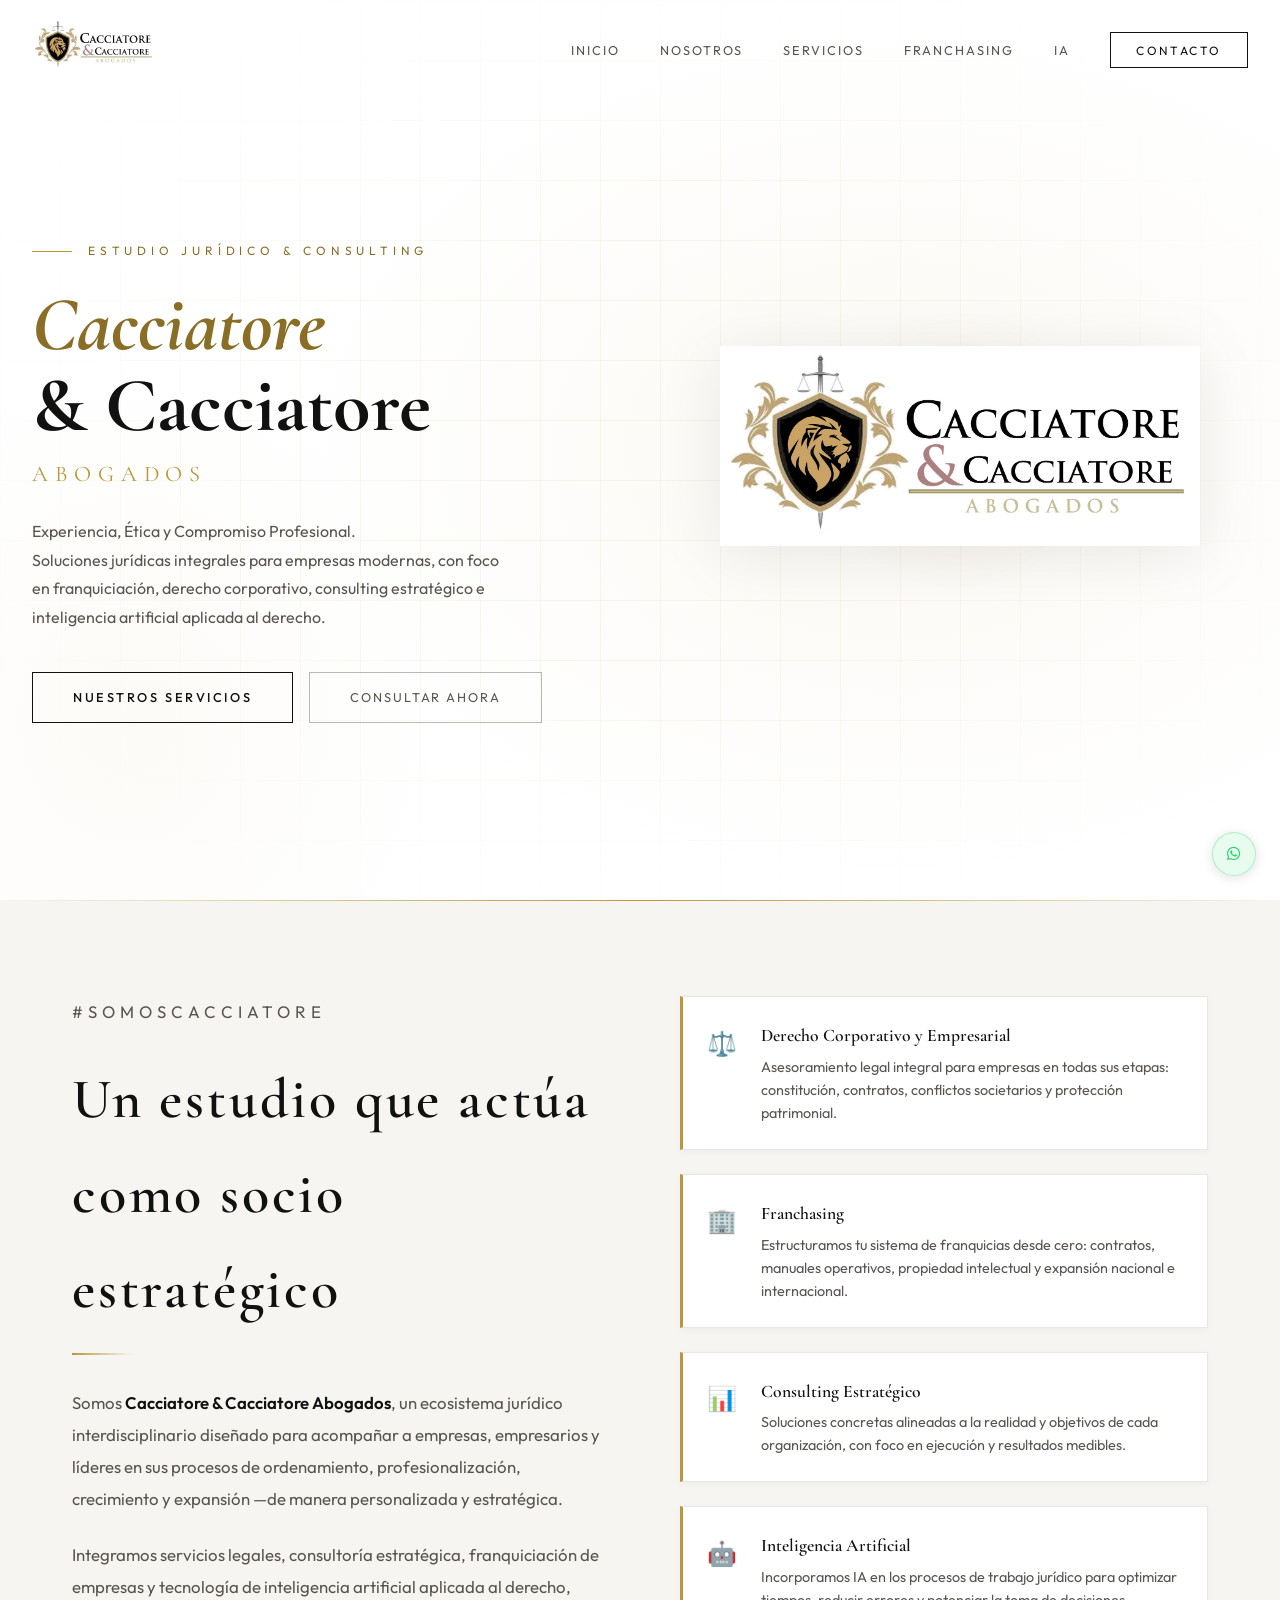
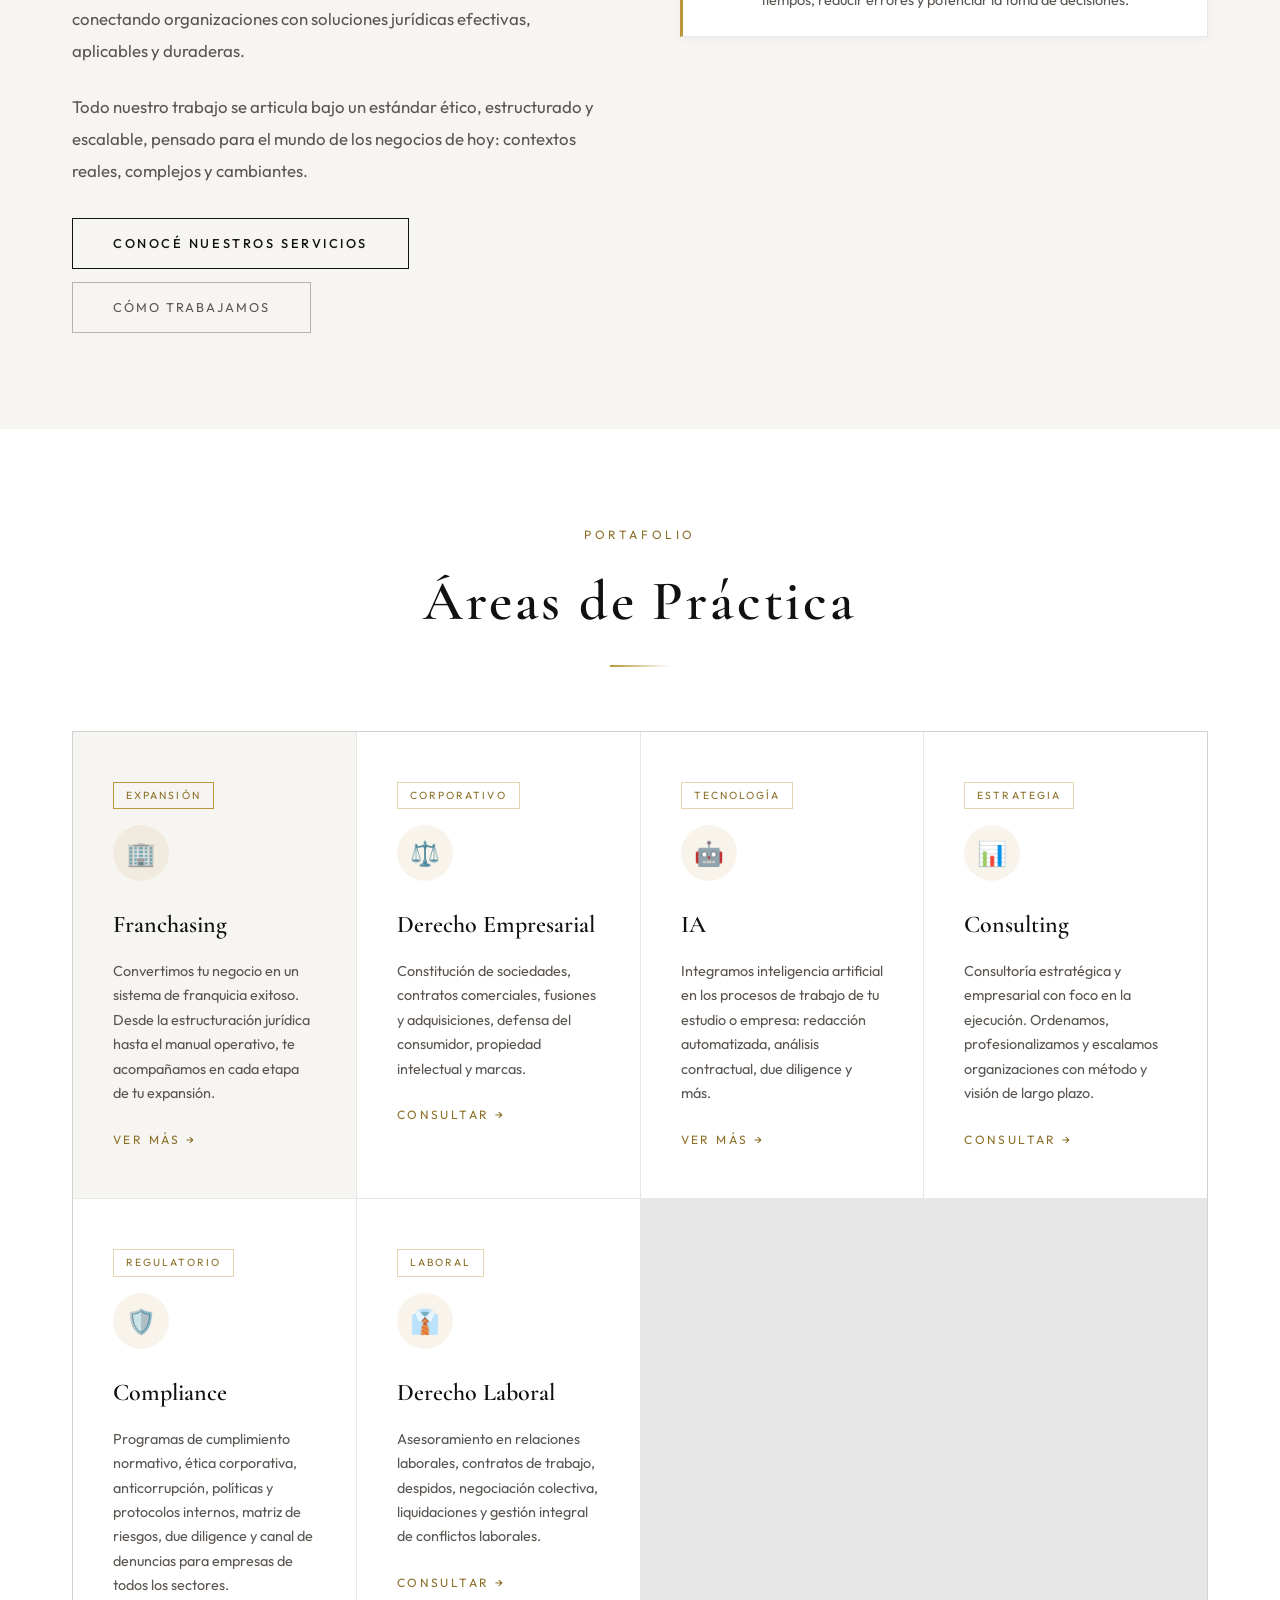
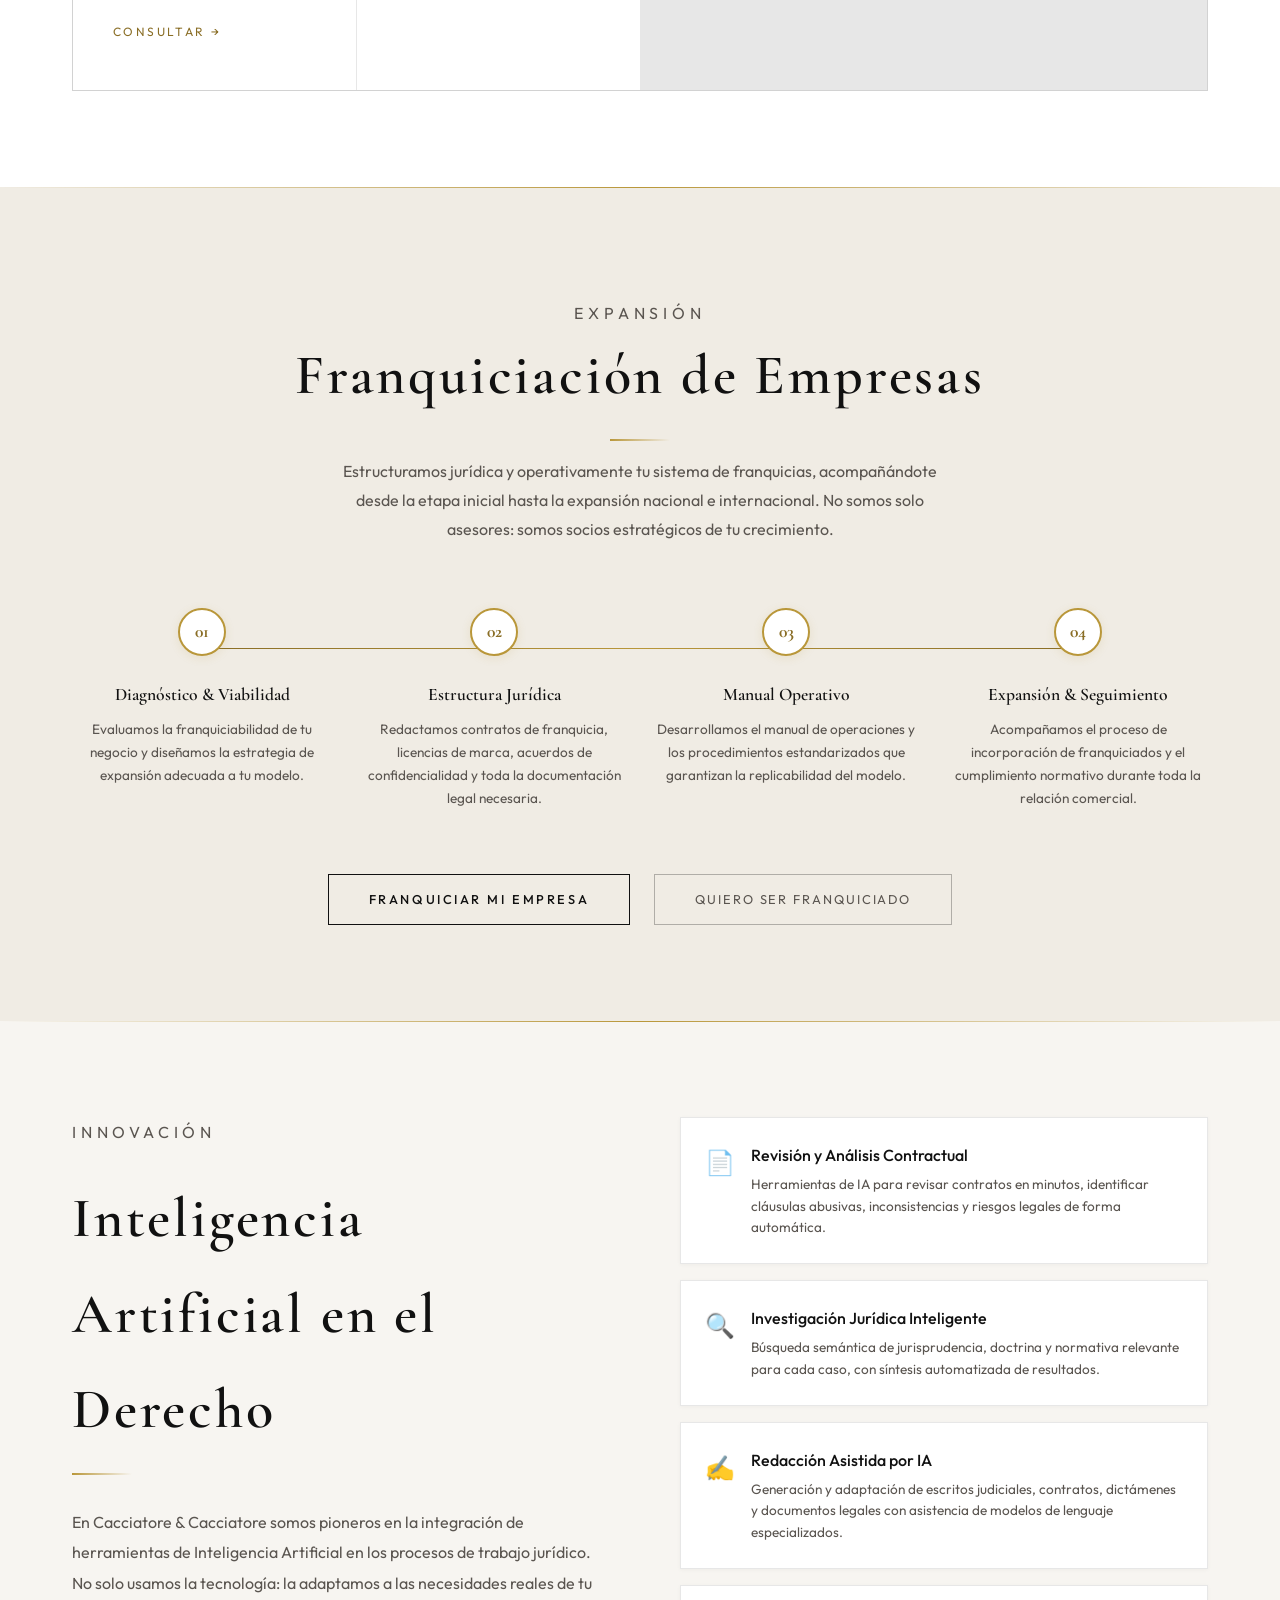
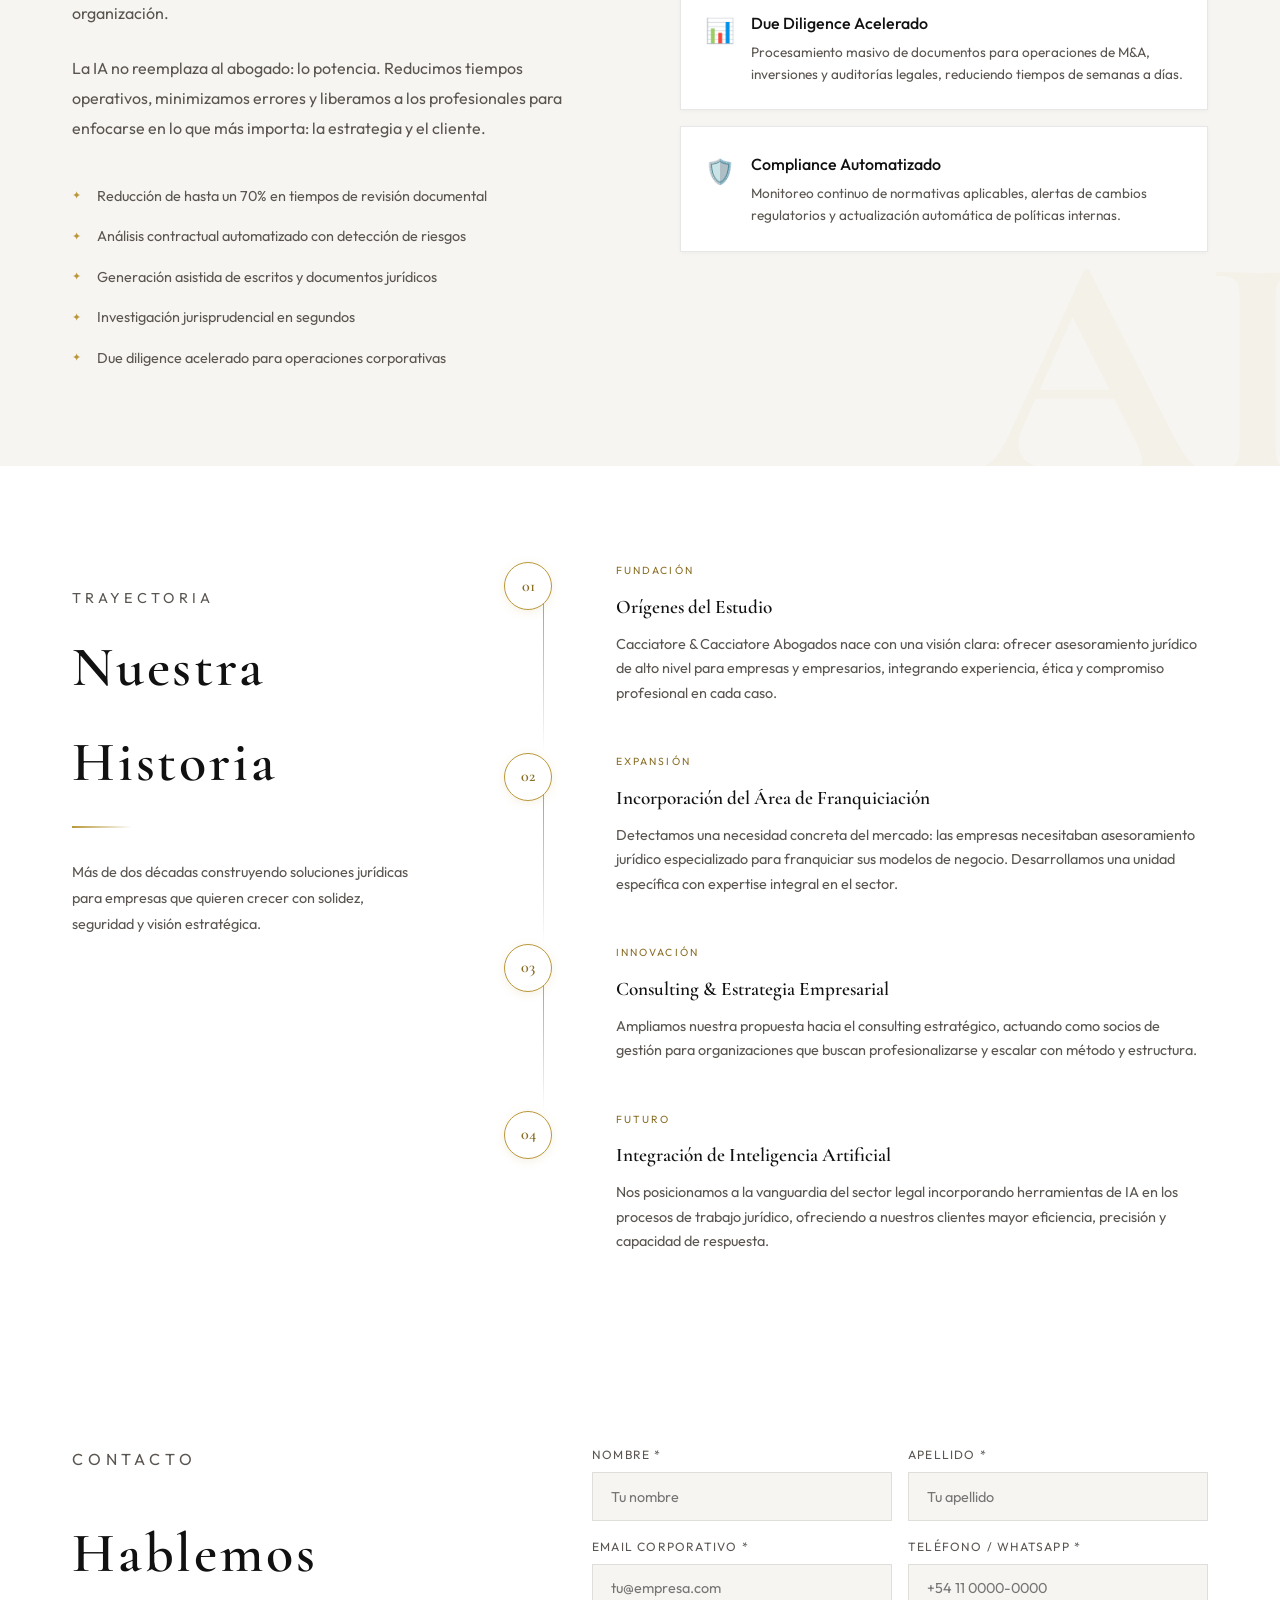
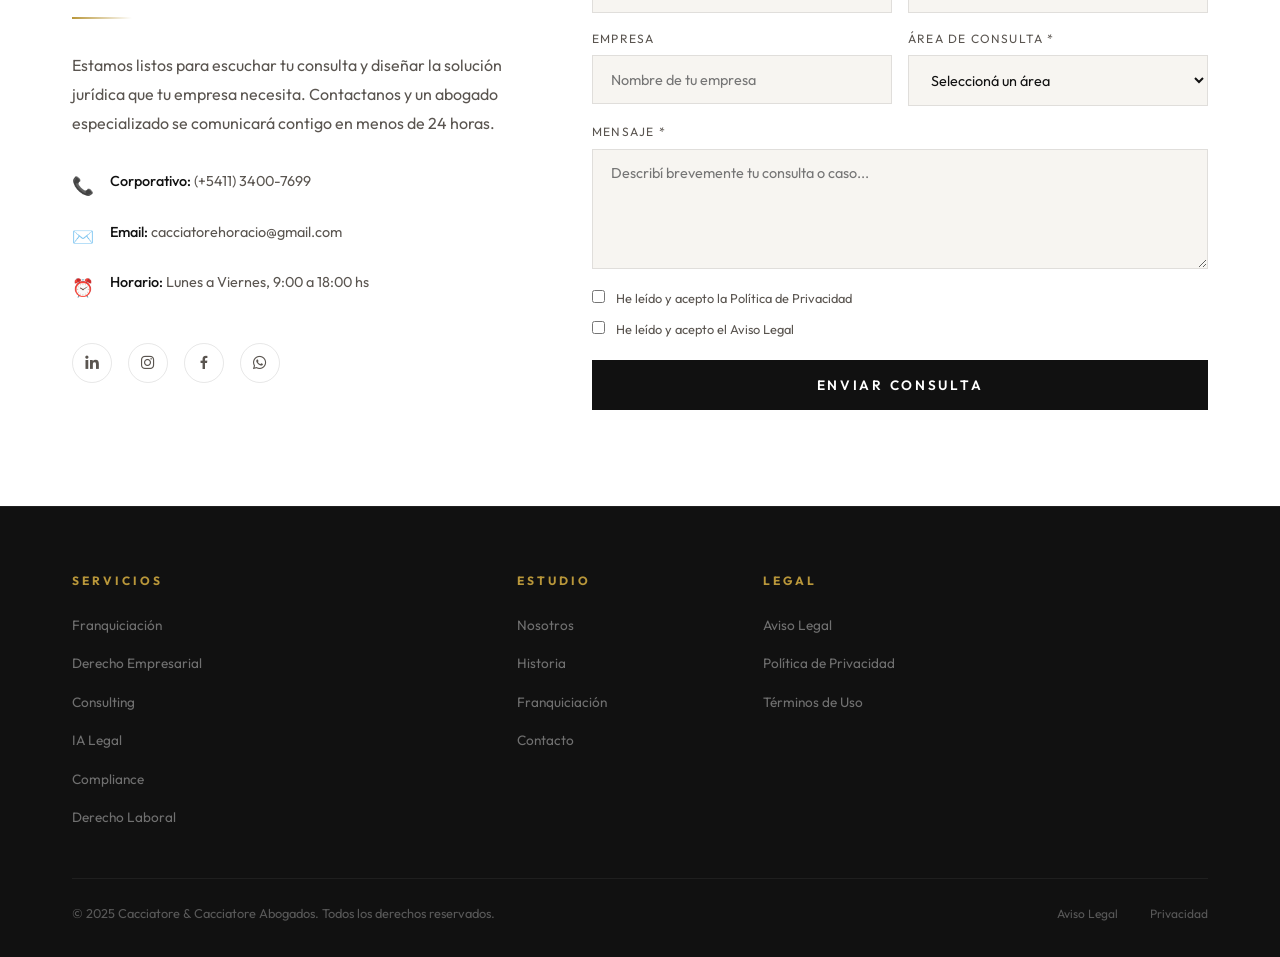
==== commit 21008376: "Upd/06/05" ====
--- a/frontend/index.html
+++ b/frontend/index.html
@@ -70,24 +70,6 @@
       </div>
     </div>
   </div>
-  <div class="hero-stats">
-    <div class="stat">
-      <div class="stat-num">+20</div>
-      <div class="stat-label">Años de Experiencia</div>
-    </div>
-    <div class="stat">
-      <div class="stat-num">+500</div>
-      <div class="stat-label">Clientes Asesorados</div>
-    </div>
-    <div class="stat">
-      <div class="stat-num">4</div>
-      <div class="stat-label">Áreas de Práctica</div>
-    </div>
-    <div class="stat">
-      <div class="stat-num">100%</div>
-      <div class="stat-label">Compromiso</div>
-    </div>
-  </div>
 </section>
 
 <!-- =================== ABOUT =================== -->
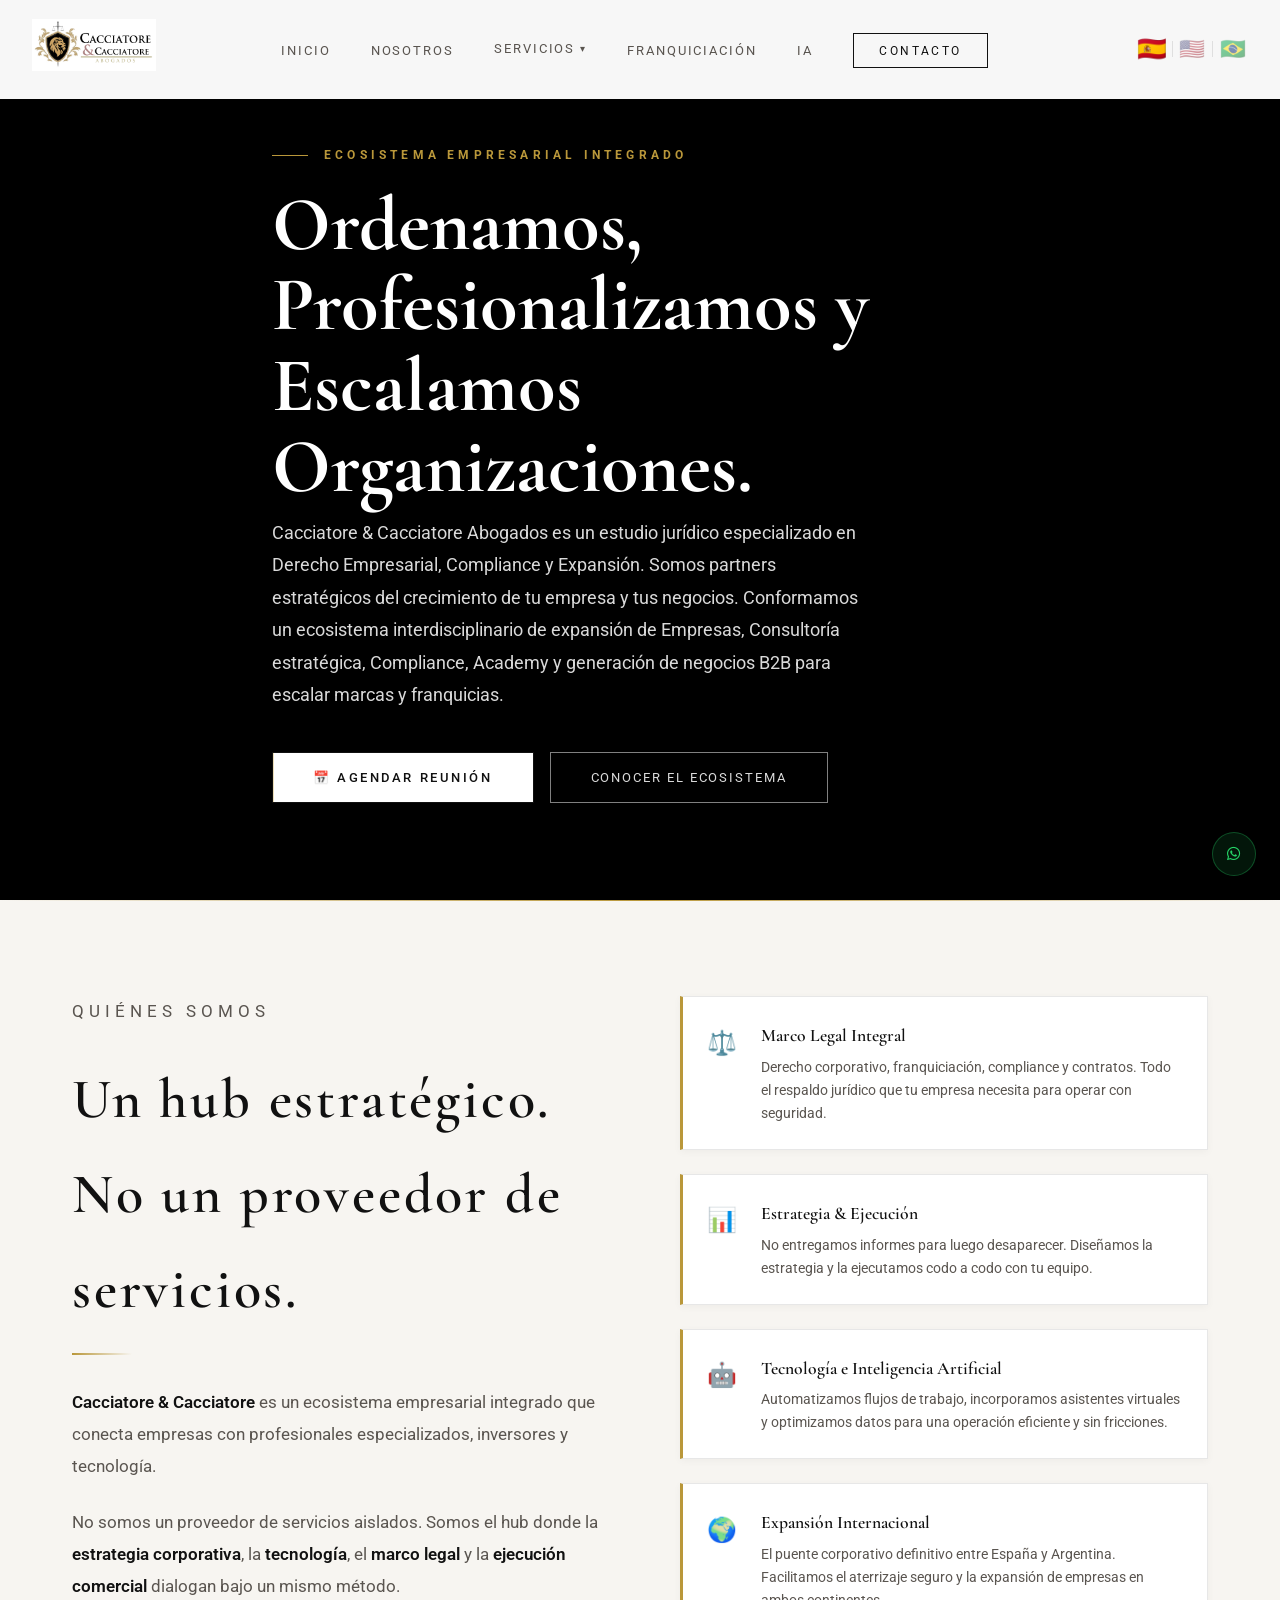
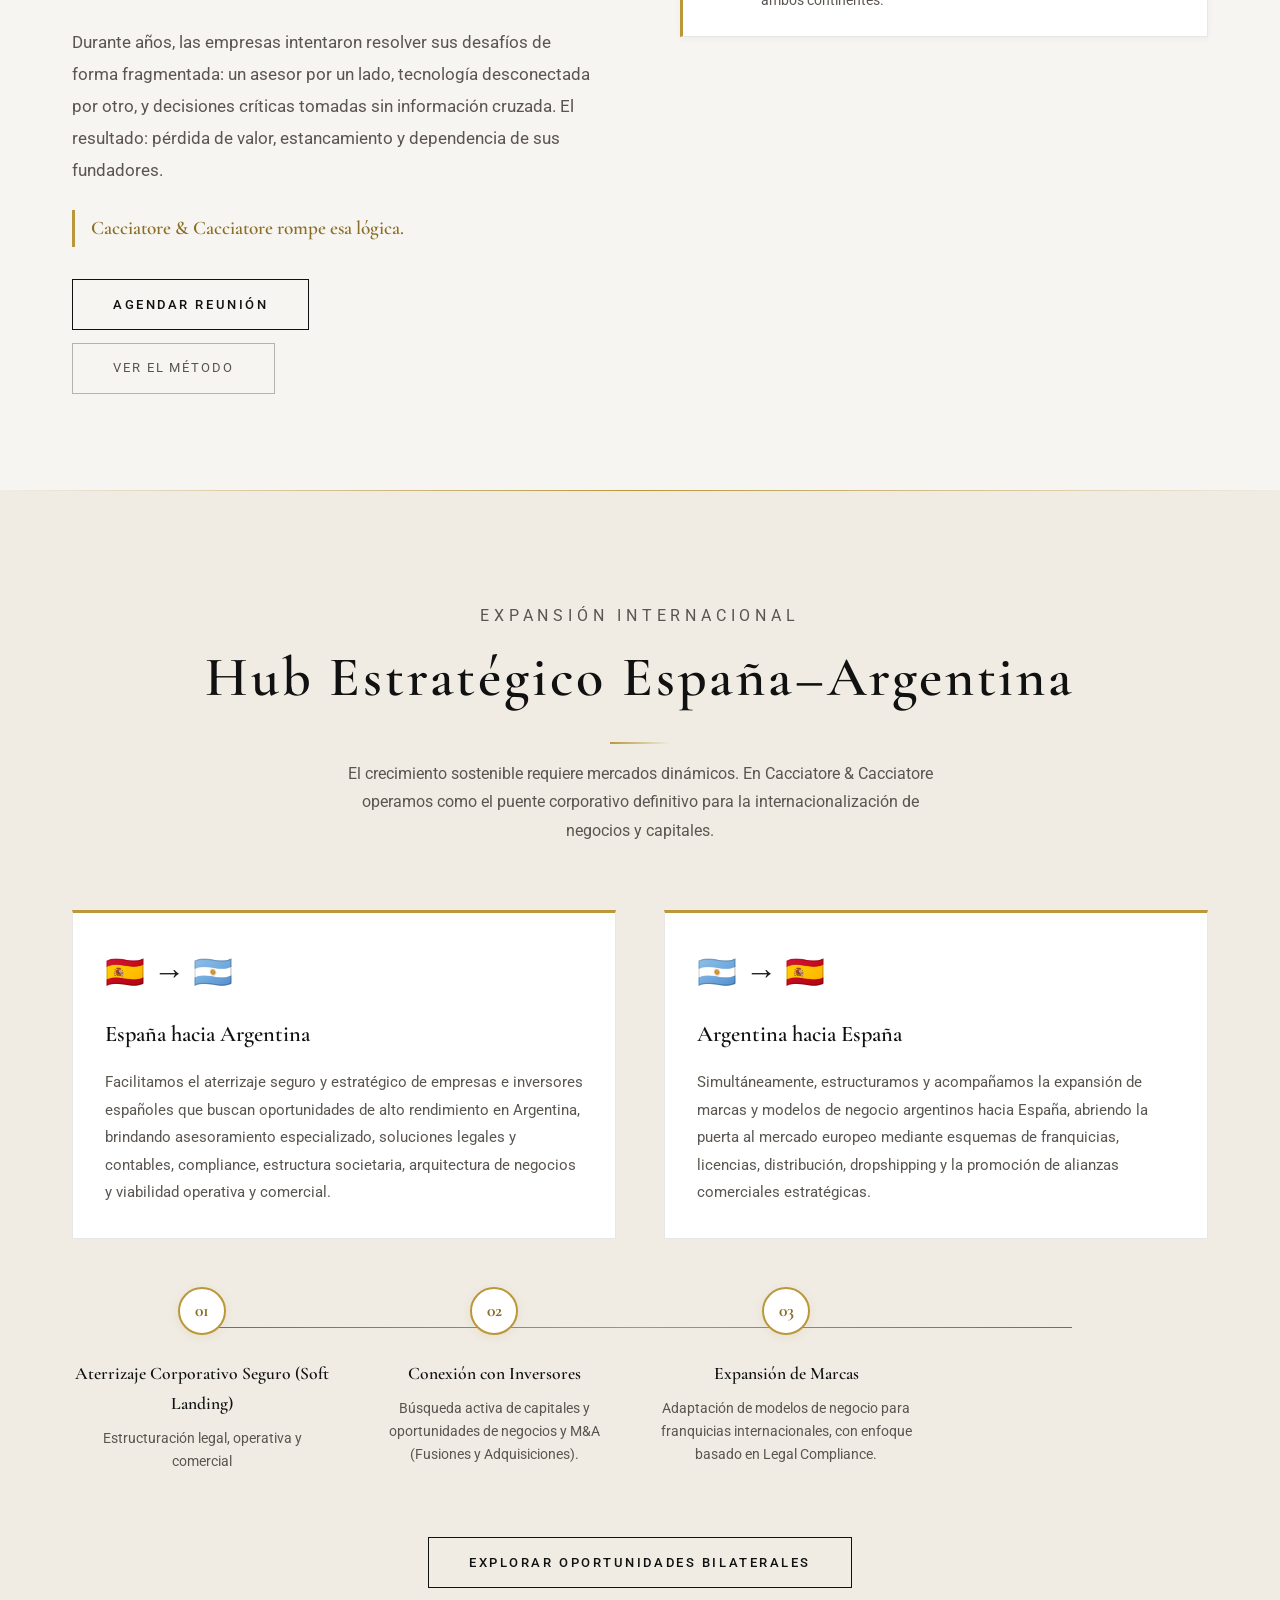
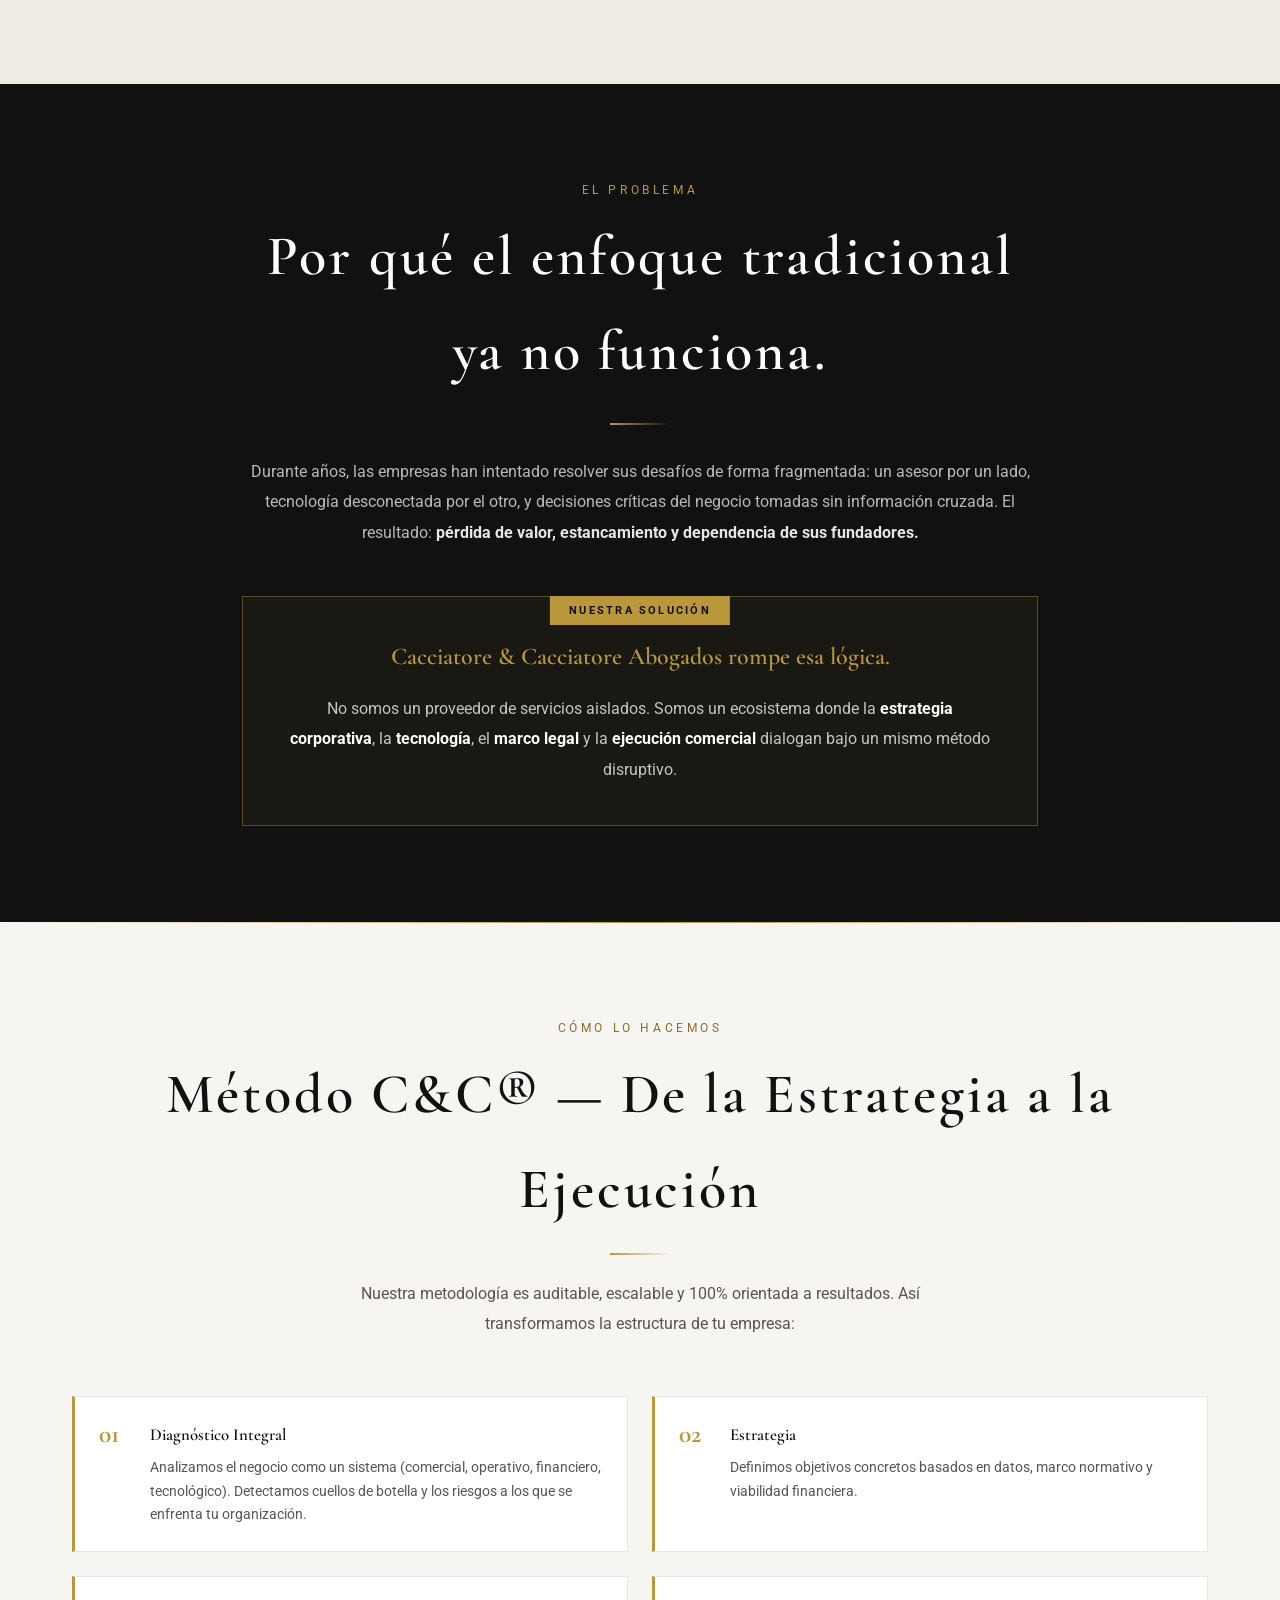
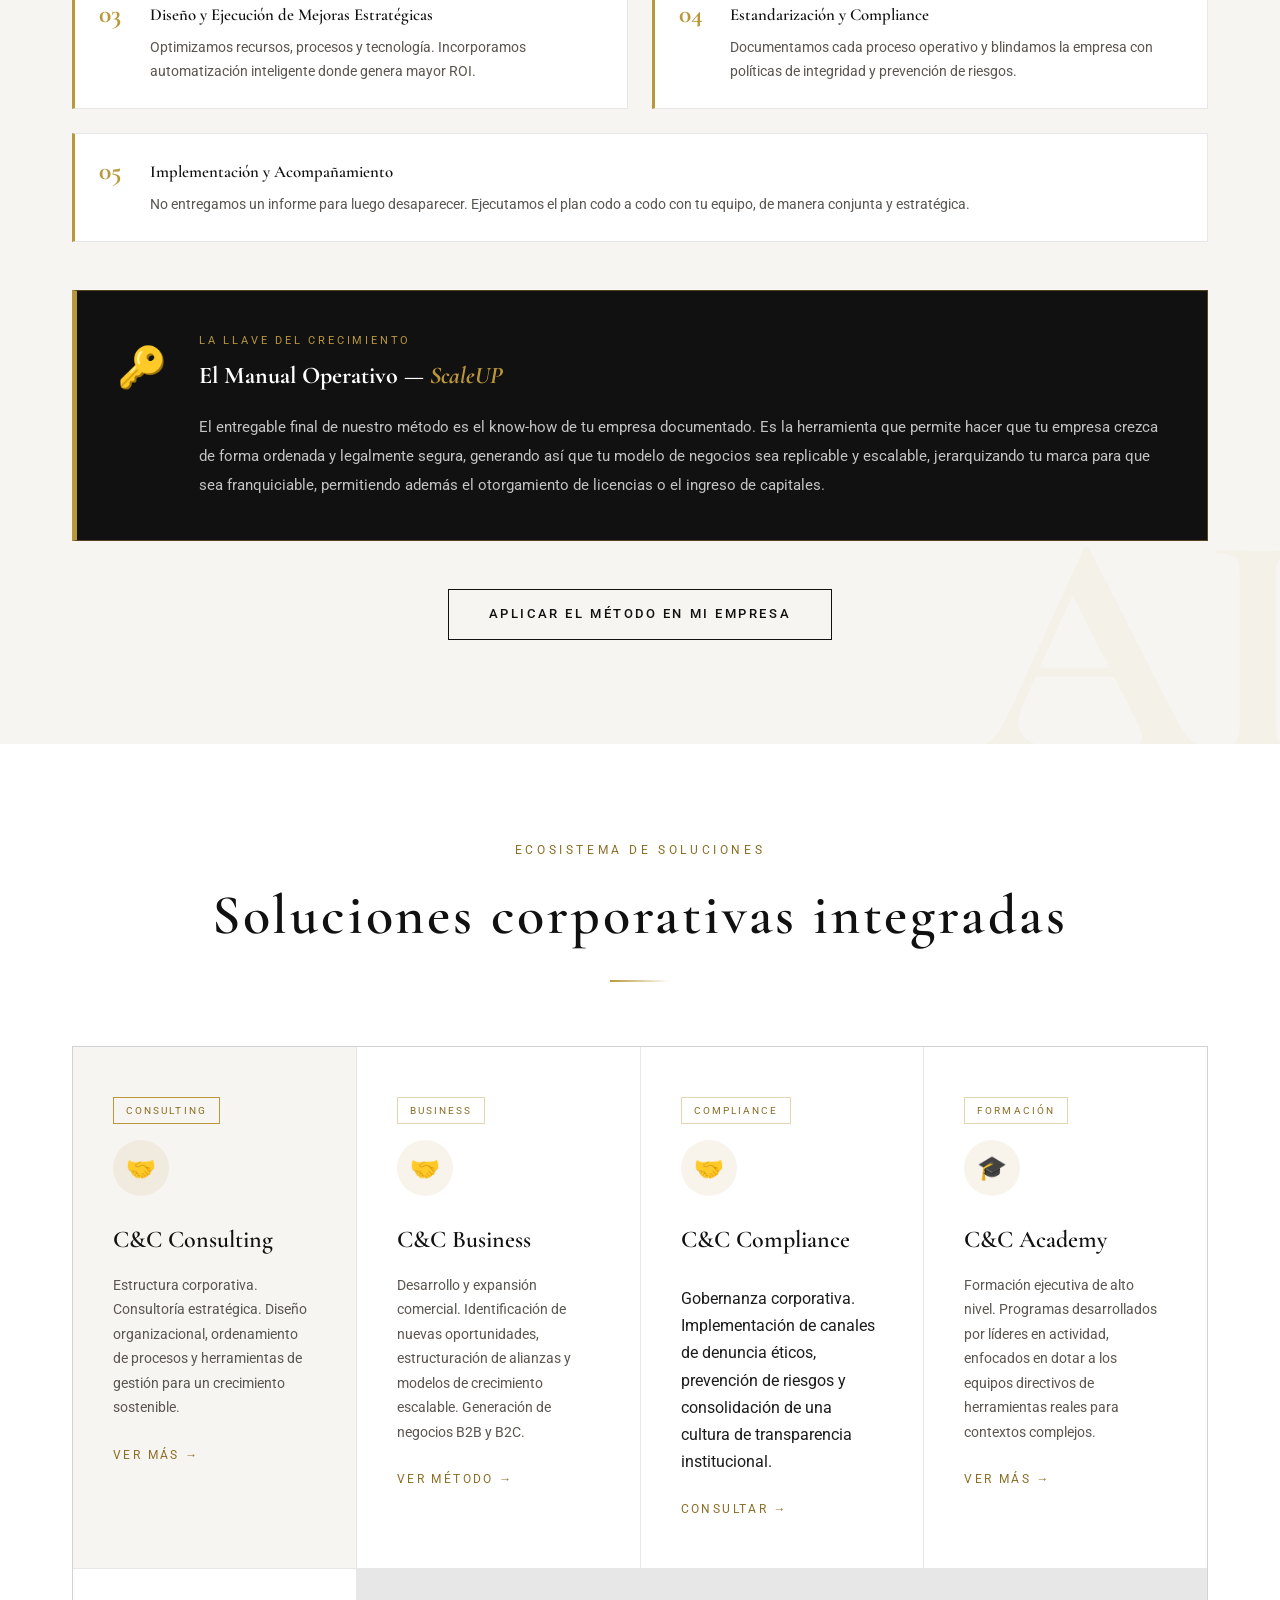
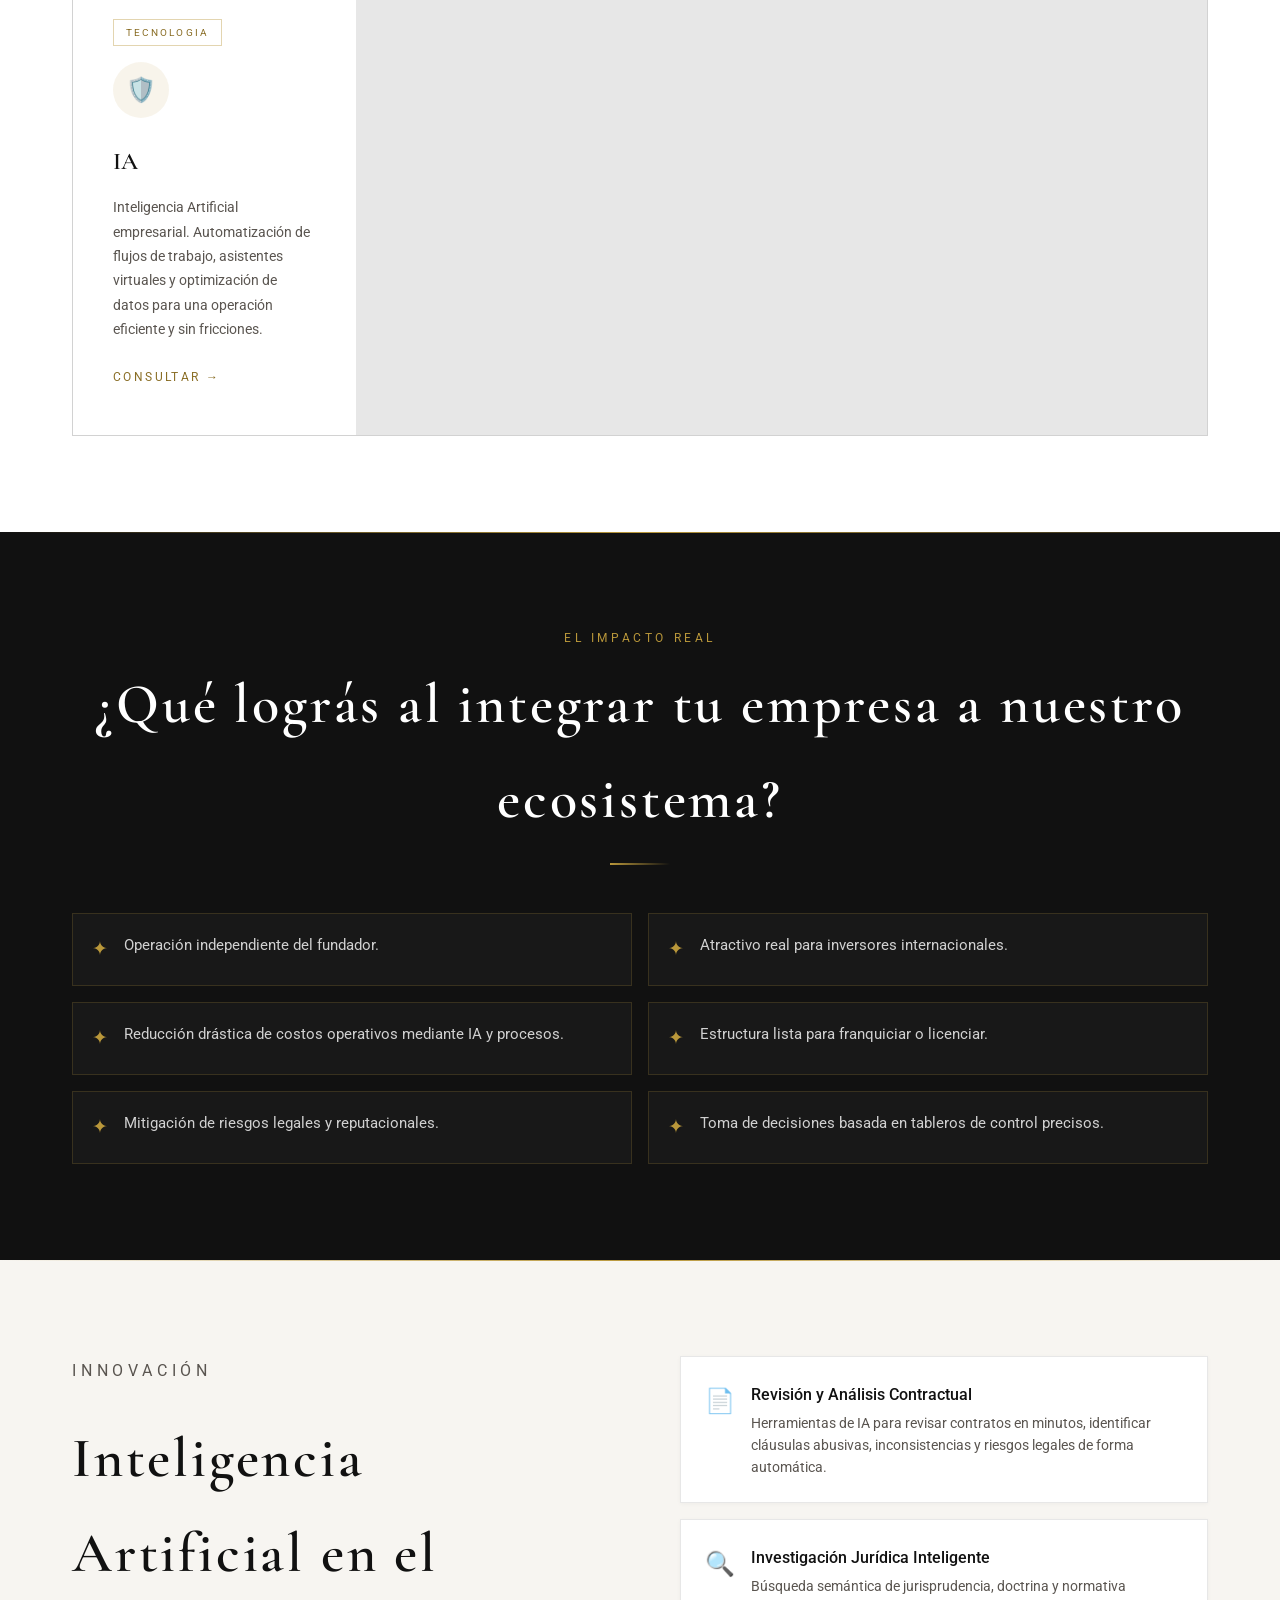
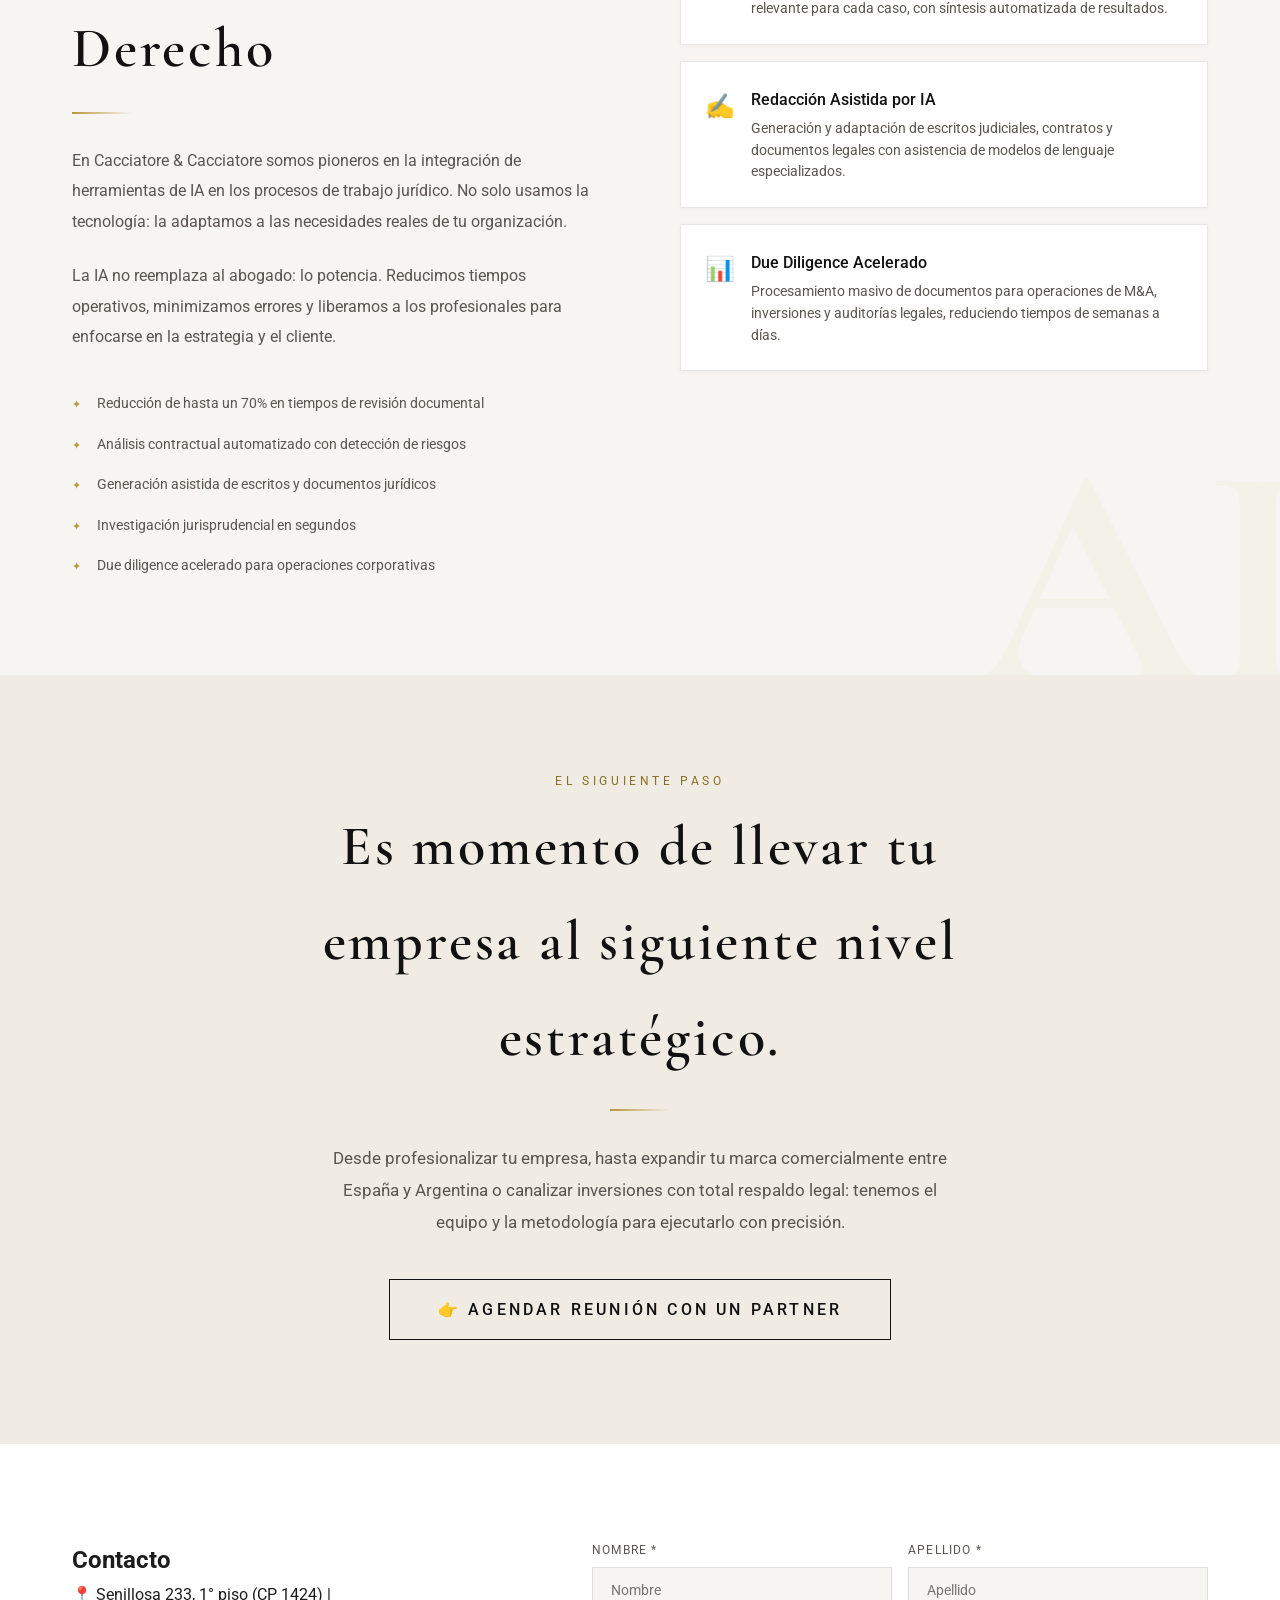
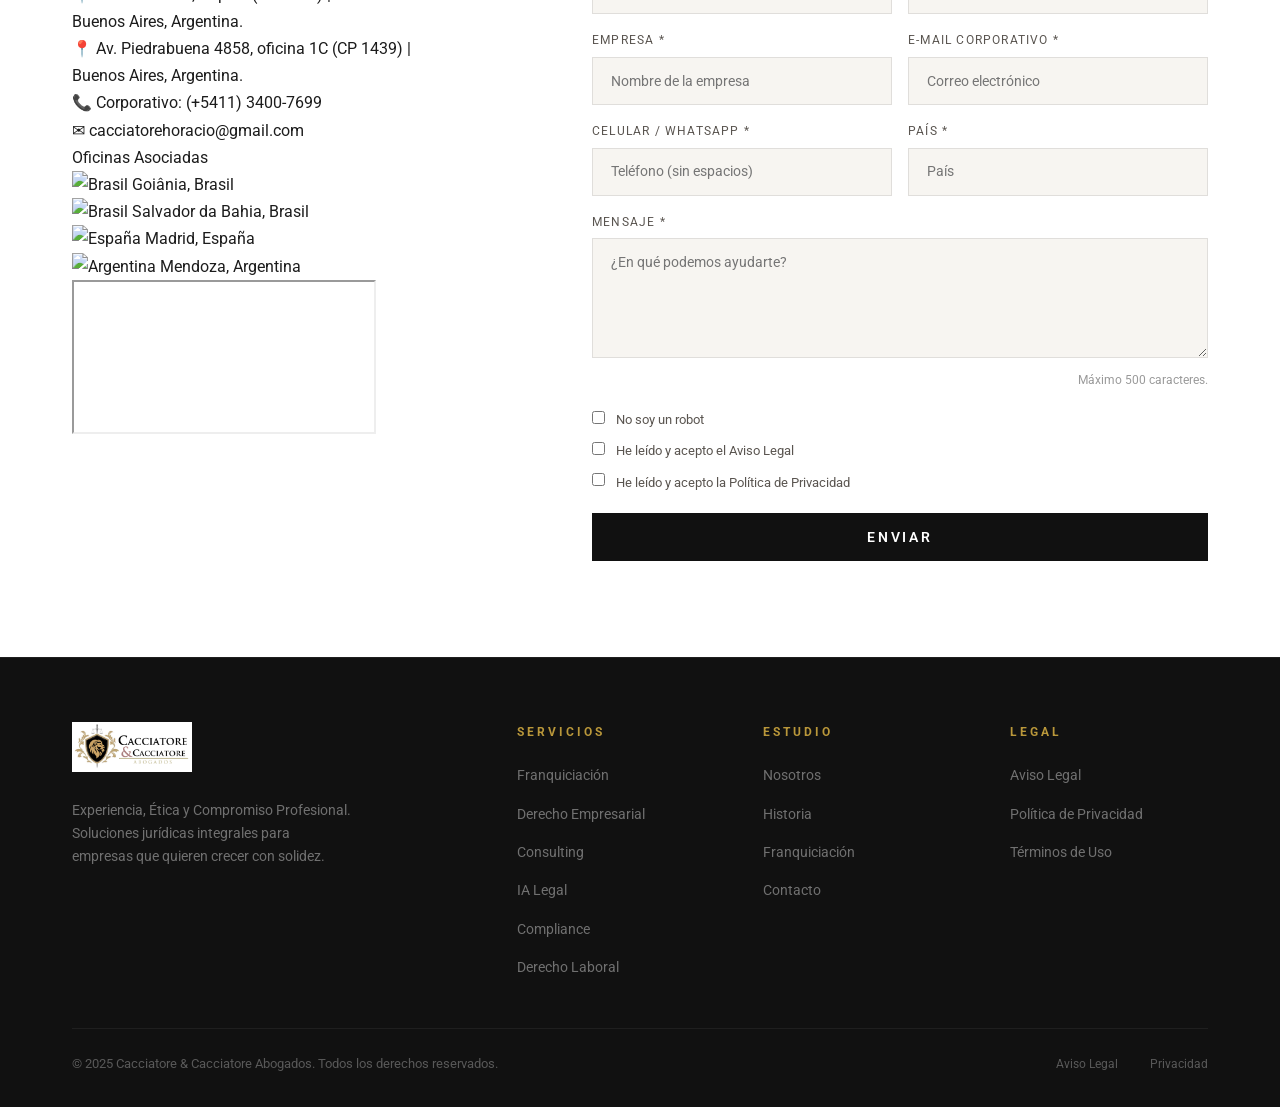
==== commit 68d20136: "Upd/07" ====
--- a/frontend/index.html
+++ b/frontend/index.html
@@ -4,11 +4,19 @@
 <meta charset="UTF-8">
 <meta name="viewport" content="width=device-width, initial-scale=1.0">
 <meta name="description" content="Cacciatore & Cacciatore Abogados - Franquiciación, Servicios Legales, Consulting e Inteligencia Artificial para empresas">
-<title>Cacciatore & Cacciatore | Abogados</title>
+<title>Cacciatore & Cacciatore Abogados</title>
 <link rel="preconnect" href="https://fonts.googleapis.com">
+<link rel="preconnect" href="https://fonts.gstatic.com" crossorigin>
+<link href="https://fonts.googleapis.com/css2?family=Roboto:wght@100;300;400;500;700;900&display=swap" rel="stylesheet">
 <link href="https://fonts.googleapis.com/css2?family=Cormorant+Garamond:ital,wght@0,400;0,600;0,700;1,400;1,600&family=Outfit:wght@300;400;500;600&display=swap" rel="stylesheet">
 <link rel="stylesheet" href="https://cdn.jsdelivr.net/npm/boxicons@latest/css/boxicons.min.css">
 <link rel="stylesheet" href="style.css">
+<link rel="stylesheet" href="hero-video.css">
+<link rel="stylesheet" href="lang-switcher.css">
+<script src="https://cdn.jsdelivr.net/npm/i18next@23/dist/umd/i18next.min.js"></script>
+<script src="i18n.js" defer></script>
+
+<link rel="icon" type="image/png" href="img/Logo_CACCIATORE_%26_CACCIATORE_-_Abogados_(cuadrado).PNG">
 </head>
 <body>
 
@@ -16,19 +24,72 @@
 <header id="mainHeader">
   <nav class="nav">
     <a class="nav-logo" href="#inicio">
-      <img src="[data-uri]" alt="Cacciatore & Cacciatore Abogados">
+      <img src="img/Logo CACCIATORE & CACCIATORE ABOGADOS.PNG" alt="">
     </a>
     <ul class="nav-links">
       <li><a href="#inicio">Inicio</a></li>
       <li><a href="#nosotros">Nosotros</a></li>
-      <li><a href="#servicios">Servicios</a></li>
-      <li><a href="#franquicias">Franchasing</a></li>
-      <li><a href="#ia">IA</a></li>
+      <li class="nav-dropdown">
+        <a href="#servicios">Servicios <span class="dropdown-arrow">▾</span></a>
+        <div class="dropdown-menu">
+          <a href="#servicios" class="dropdown-item">
+            <span class="dropdown-icon">🏢</span>
+            <span class="dropdown-text">
+              <strong>Franquiciación</strong>
+              <em>Expansión de tu negocio</em>
+            </span>
+          </a>
+          <a href="#servicios" class="dropdown-item">
+            <span class="dropdown-icon">⚖️</span>
+            <span class="dropdown-text">
+              <strong>Derecho Empresarial</strong>
+              <em>Asesoramiento corporativo</em>
+            </span>
+          </a>
+          <a href="#ia-section" class="dropdown-item">
+            <span class="dropdown-icon">🤖</span>
+            <span class="dropdown-text">
+              <strong>IA</strong>
+              <em>Tecnología aplicada al derecho</em>
+            </span>
+          </a>
+          <a href="#servicios" class="dropdown-item">
+            <span class="dropdown-icon">📊</span>
+            <span class="dropdown-text">
+              <strong>Consulting</strong>
+              <em>Estrategia empresarial</em>
+            </span>
+          </a>
+          <a href="#servicios" class="dropdown-item">
+            <span class="dropdown-icon">🛡️</span>
+            <span class="dropdown-text">
+              <strong>Compliance</strong>
+              <em>Cumplimiento normativo</em>
+            </span>
+          </a>
+          <a href="#servicios" class="dropdown-item">
+            <span class="dropdown-icon">👔</span>
+            <span class="dropdown-text">
+              <strong>Derecho Laboral</strong>
+              <em>Relaciones laborales</em>
+            </span>
+          </a>
+        </div>
+      </li>
+      <li><a href="#franquicias">Franquiciación</a></li>
+      <li><a href="#ia-section">IA</a></li>
       <li><a href="#contacto" class="nav-cta">Contacto</a></li>
     </ul>
     <div class="hamburger" id="hamburger" onclick="toggleMenu()">
       <span></span><span></span><span></span>
     </div>
+    <div class="lang-switcher">
+      <button class="lang-btn lang-active" data-lang="es" title="Español">🇪🇸</button>
+      <span class="lang-sep"></span>
+      <button class="lang-btn" data-lang="en" title="English">🇺🇸</button>
+      <span class="lang-sep"></span>
+      <button class="lang-btn" data-lang="pt" title="Português">🇧🇷</button>
+  </div>
   </nav>
 </header>
 
@@ -44,54 +105,57 @@
 </div>
 
 <!-- =================== HERO =================== -->
-<section class="hero" id="inicio">
-  <div class="hero-bg"></div>
-  <div class="hero-grid"></div>
-  <div class="hero-content">
-    <div class="hero-text">
-      <p class="hero-eyebrow">Estudio Jurídico & Consulting</p>
-      <h1 class="hero-h1">
-        <em>Cacciatore</em><br>
-        &amp; Cacciatore
+<section class="hero-video" id="inicio">
+ 
+  <!-- SLIDE 1 -->
+  <div class="hv-slide active" id="hv-slide-1">
+    <video class="hv-video" autoplay muted playsinline loop>
+      <source src="videos/video-1.mp4" type="video/mp4">
+    </video>
+    <div class="hv-overlay"></div>
+    <div class="hv-content">
+      <h2 class="hv-eyebrow">Ecosistema Empresarial Integrado</h2>
+      <h1 class="hv-title">
+       Ordenamos, Profesionalizamos y Escalamos Organizaciones.
       </h1>
-      <p class="hero-sub">Abogados</p>
-      <p class="hero-desc">
-        Experiencia, Ética y Compromiso Profesional.<br>
-        Soluciones jurídicas integrales para empresas modernas, con foco en franquiciación, derecho corporativo, consulting estratégico e inteligencia artificial aplicada al derecho.
+      <p class="hv-desc">
+        Cacciatore & Cacciatore Abogados es un estudio jurídico especializado en Derecho Empresarial, Compliance y Expansión.
+        Somos partners estratégicos del crecimiento de tu empresa y tus negocios. 
+        Conformamos un ecosistema interdisciplinario de expansión de Empresas, Consultoría estratégica, Compliance, Academy y generación de negocios B2B para escalar marcas y franquicias.
+
       </p>
-      <div class="hero-btns">
-        <a href="#servicios" class="btn-primary">Nuestros Servicios</a>
-        <a href="#contacto" class="btn-outline">Consultar Ahora</a>
-      </div>
-    </div>
-    <div class="hero-visual">
-      <div class="hero-logo-wrap">
-        <img src="[data-uri]" alt="Cacciatore & Cacciatore">
+      <div class="hv-btns">
+        <a href="https://wa.me/5491134007699" target="_blank" class="btn-primary">📅 Agendar Reunión</a>
+        <a href="#ecosistema" class="btn-outline hv-btn-outline">Conocer el Ecosistema</a>
       </div>
     </div>
   </div>
 </section>
 
 <!-- =================== ABOUT =================== -->
-<section class="section about reveal" id="nosotros">
+<!-- =================== ECOSISTEMA (Nosotros) =================== -->
+<section class="section about reveal" id="ecosistema">
   <div class="container">
     <div class="about-inner">
       <div class="about-left">
-        <p class="sec-label">#SomosCacciatore</p>
-        <h2 class="stitle">Un estudio que actúa como socio estratégico</h2>
+        <p class="sec-label">Quiénes Somos</p>
+        <h2 class="stitle">Un hub estratégico. No un proveedor de servicios.</h2>
         <div class="gold-line"></div>
         <p>
-          Somos <strong>Cacciatore &amp; Cacciatore Abogados</strong>, un ecosistema jurídico interdisciplinario diseñado para acompañar a empresas, empresarios y líderes en sus procesos de ordenamiento, profesionalización, crecimiento y expansión —de manera personalizada y estratégica.
+          <strong>Cacciatore &amp; Cacciatore</strong> es un ecosistema empresarial integrado que conecta empresas con profesionales especializados, inversores y tecnología.
         </p>
         <p>
-          Integramos servicios legales, consultoría estratégica, franquiciación de empresas y tecnología de inteligencia artificial aplicada al derecho, conectando organizaciones con soluciones jurídicas efectivas, aplicables y duraderas.
+          No somos un proveedor de servicios aislados. Somos el hub donde la <strong>estrategia corporativa</strong>, la <strong>tecnología</strong>, el <strong>marco legal</strong> y la <strong>ejecución comercial</strong> dialogan bajo un mismo método.
         </p>
         <p>
-          Todo nuestro trabajo se articula bajo un estándar ético, estructurado y escalable, pensado para el mundo de los negocios de hoy: contextos reales, complejos y cambiantes.
+          Durante años, las empresas intentaron resolver sus desafíos de forma fragmentada: un asesor por un lado, tecnología desconectada por otro, y decisiones críticas tomadas sin información cruzada. El resultado: pérdida de valor, estancamiento y dependencia de sus fundadores.
+        </p>
+        <p class="highlight-text" style="font-family: var(--font-display); font-size: 1.2rem; font-weight: 600; color: var(--gold-dark); border-left: 3px solid var(--gold); padding-left: 1rem; margin: 1.5rem 0;">
+          Cacciatore &amp; Cacciatore rompe esa lógica.
         </p>
         <div class="about-btns">
-          <a href="#servicios" class="btn-primary">Conocé nuestros servicios</a>
-          <a href="#contacto" class="btn-outline">Cómo trabajamos</a>
+          <a href="https://wa.me/5491134007699" target="_blank" class="btn-primary">Agendar Reunión</a>
+          <a href="#metodo" class="btn-outline">Ver el Método</a>
         </div>
       </div>
       <div class="about-right">
@@ -99,155 +163,280 @@
           <div class="pillar">
             <div class="pillar-icon">⚖️</div>
             <div class="pillar-text">
-              <h4>Derecho Corporativo y Empresarial</h4>
-              <p>Asesoramiento legal integral para empresas en todas sus etapas: constitución, contratos, conflictos societarios y protección patrimonial.</p>
-            </div>
-          </div>
-          <div class="pillar">
-            <div class="pillar-icon">🏢</div>
-            <div class="pillar-text">
-              <h4>Franchasing</h4>
-              <p>Estructuramos tu sistema de franquicias desde cero: contratos, manuales operativos, propiedad intelectual y expansión nacional e internacional.</p>
+              <h4>Marco Legal Integral</h4>
+              <p>Derecho corporativo, franquiciación, compliance y contratos. Todo el respaldo jurídico que tu empresa necesita para operar con seguridad.</p>
             </div>
           </div>
           <div class="pillar">
             <div class="pillar-icon">📊</div>
             <div class="pillar-text">
-              <h4>Consulting Estratégico</h4>
-              <p>Soluciones concretas alineadas a la realidad y objetivos de cada organización, con foco en ejecución y resultados medibles.</p>
+              <h4>Estrategia &amp; Ejecución</h4>
+              <p>No entregamos informes para luego desaparecer. Diseñamos la estrategia y la ejecutamos codo a codo con tu equipo.</p>
             </div>
           </div>
           <div class="pillar">
             <div class="pillar-icon">🤖</div>
             <div class="pillar-text">
-              <h4>Inteligencia Artificial</h4>
-              <p>Incorporamos IA en los procesos de trabajo jurídico para optimizar tiempos, reducir errores y potenciar la toma de decisiones.</p>
+              <h4>Tecnología e Inteligencia Artificial</h4>
+              <p>Automatizamos flujos de trabajo, incorporamos asistentes virtuales y optimizamos datos para una operación eficiente y sin fricciones.</p>
             </div>
           </div>
-        </div>
-      </div>
-    </div>
-  </div>
-</section>
-
-<!-- =================== SERVICIOS =================== -->
-<section class="section servicios reveal" id="servicios">
-  <div class="container">
-    <div class="servicios-header">
-      <p class="sec-label">Portafolio</p>
-      <h2 class="stitle">Áreas de Práctica</h2>
-      <div class="gold-line" style="margin:1rem auto;"></div>
-    </div>
-  </div>
-  <div class="container">
-    <div class="servicios-grid">
-
-      <div class="serv-card featured">
-        <span class="serv-tag">Expansión</span>
-        <div class="serv-icon">🏢</div>
-        <h3 style="translate: no-tranlate;">Franchasing</h3>
-        <p>Convertimos tu negocio en un sistema de franquicia exitoso. Desde la estructuración jurídica hasta el manual operativo, te acompañamos en cada etapa de tu expansión.</p>
-        <a href="#franquicias" class="serv-link">Ver más →</a>
-      </div>
-
-      <div class="serv-card">
-        <span class="serv-tag">Corporativo</span>
-        <div class="serv-icon">⚖️</div>
-        <h3>Derecho Empresarial</h3>
-        <p>Constitución de sociedades, contratos comerciales, fusiones y adquisiciones, defensa del consumidor, propiedad intelectual y marcas.</p>
-        <a href="#contacto" class="serv-link">Consultar →</a>
-      </div>
-
-      <div class="serv-card">
-        <span class="serv-tag">Tecnología</span>
-        <div class="serv-icon">🤖</div>
-        <h3>IA</h3>
-        <p>Integramos inteligencia artificial en los procesos de trabajo de tu estudio o empresa: redacción automatizada, análisis contractual, due diligence y más.</p>
-        <a href="#ia" class="serv-link">Ver más →</a>
-      </div>
-
-      <div class="serv-card">
-        <span class="serv-tag">Estrategia</span>
-        <div class="serv-icon">📊</div>
-        <h3>Consulting</h3>
-        <p>Consultoría estratégica y empresarial con foco en la ejecución. Ordenamos, profesionalizamos y escalamos organizaciones con método y visión de largo plazo.</p>
-        <a href="#contacto" class="serv-link">Consultar →</a>
-      </div>
-
-      <div class="serv-card">
-        <span class="serv-tag">Regulatorio</span>
-        <div class="serv-icon">🛡️</div>
-        <h3>Compliance</h3>
-        <p>Programas de cumplimiento normativo, ética corporativa, anticorrupción, políticas y protocolos internos, matriz de riesgos, due diligence y canal de denuncias para empresas de todos los sectores.</p>
-        <a href="#contacto" class="serv-link">Consultar →</a>
-      </div>
-
-      <div class="serv-card">
-        <span class="serv-tag">Laboral</span>
-        <div class="serv-icon">👔</div>
-        <h3>Derecho Laboral</h3>
-        <p>Asesoramiento en relaciones laborales, contratos de trabajo, despidos, negociación colectiva, liquidaciones y gestión integral de conflictos laborales.</p>
-        <a href="#contacto" class="serv-link">Consultar →</a>
-      </div>
-
-    </div>
-  </div>
-</section>
-
-<!-- =================== FRANQUICIAS =================== -->
-<section class="section franchise reveal" id="franquicias">
+          <div class="pillar">
+            <div class="pillar-icon">🌍</div>
+            <div class="pillar-text">
+              <h4>Expansión Internacional</h4>
+              <p>El puente corporativo definitivo entre España y Argentina. Facilitamos el aterrizaje seguro y la expansión de empresas en ambos continentes.</p>
+            </div>
+          </div>
+        </div>
+      </div>
+    </div>
+  </div>
+</section>
+
+<!-- =================== ESPAÑA - ARGENTINA =================== -->
+<section class="section franchise reveal" id="espana-argentina">
   <div class="container">
     <div class="franchise-header">
-      <p class="sec-label">Expansión</p>
-      <h2 class="stitle">Franquiciación de Empresas</h2>
-      <div class="gold-line" style="margin:1rem auto;"></div>
-      <p>Estructuramos jurídica y operativamente tu sistema de franquicias, acompañándote desde la etapa inicial hasta la expansión nacional e internacional. No somos solo asesores: somos socios estratégicos de tu crecimiento.</p>
+      <p class="sec-label">Expansión Internacional</p>
+      <h2 class="stitle">Hub Estratégico España–Argentina</h2>
+      <div class="gold-line" style="margin: 1rem auto;"></div>
+      <p>El crecimiento sostenible requiere mercados dinámicos. En Cacciatore &amp; Cacciatore operamos como el puente corporativo definitivo para la internacionalización de negocios y capitales.</p>
+    </div>
+
+    <div style="display: grid; grid-template-columns: 1fr 1fr; gap: 3rem; margin-bottom: 3rem;" class="esp-arg-grid">
+      <div style="background: var(--white); border: 1px solid var(--border-dark); border-top: 3px solid var(--gold); padding: 2rem;">
+        <div style="font-size: 2rem; margin-bottom: 1rem;">🇪🇸 → 🇦🇷</div>
+        <h3 style="font-family: var(--font-display); font-size: 1.4rem; font-weight: 600; color: var(--black); margin-bottom: 1rem;">España hacia Argentina</h3>
+        <p style="color: var(--text-dim); font-size: 0.95rem; line-height: 1.8;">
+          Facilitamos el aterrizaje seguro y estratégico de empresas e inversores españoles que buscan oportunidades de alto rendimiento en Argentina, brindando asesoramiento especializado, soluciones legales y contables, compliance, estructura societaria, arquitectura de negocios y viabilidad operativa y comercial. 
+        </p>
+      </div>
+      <div style="background: var(--white); border: 1px solid var(--border-dark); border-top: 3px solid var(--gold); padding: 2rem;">
+        <div style="font-size: 2rem; margin-bottom: 1rem;">🇦🇷 → 🇪🇸</div>
+        <h3 style="font-family: var(--font-display); font-size: 1.4rem; font-weight: 600; color: var(--black); margin-bottom: 1rem;">Argentina hacia España</h3>
+        <p style="color: var(--text-dim); font-size: 0.95rem; line-height: 1.8;">
+          Simultáneamente, estructuramos y acompañamos la expansión de marcas y modelos de negocio argentinos hacia España, abriendo la puerta al mercado europeo mediante esquemas de franquicias, licencias, distribución, dropshipping y la promoción de alianzas comerciales estratégicas.
+        </p>
+      </div>
     </div>
 
     <div class="franchise-steps">
       <div class="step-card">
         <div class="step-num">01</div>
-        <h4>Diagnóstico &amp; Viabilidad</h4>
-        <p>Evaluamos la franquiciabilidad de tu negocio y diseñamos la estrategia de expansión adecuada a tu modelo.</p>
+        <h4>Aterrizaje Corporativo Seguro (Soft Landing)</h4>
+        <p>Estructuración legal, operativa y comercial</p>
       </div>
       <div class="step-card">
         <div class="step-num">02</div>
-        <h4>Estructura Jurídica</h4>
-        <p>Redactamos contratos de franquicia, licencias de marca, acuerdos de confidencialidad y toda la documentación legal necesaria.</p>
+        <h4>Conexión con Inversores</h4>
+        <p>Búsqueda activa de capitales y oportunidades de negocios y M&A (Fusiones y Adquisiciones).</p>
       </div>
       <div class="step-card">
         <div class="step-num">03</div>
-        <h4>Manual Operativo</h4>
-        <p>Desarrollamos el manual de operaciones y los procedimientos estandarizados que garantizan la replicabilidad del modelo.</p>
-      </div>
-      <div class="step-card">
-        <div class="step-num">04</div>
-        <h4>Expansión &amp; Seguimiento</h4>
-        <p>Acompañamos el proceso de incorporación de franquiciados y el cumplimiento normativo durante toda la relación comercial.</p>
+        <h4>Expansión de Marcas</h4>
+        <p>Adaptación de modelos de negocio para franquicias internacionales, con enfoque basado en Legal Compliance. </p>
       </div>
     </div>
 
     <div class="franchise-cta">
-      <a href="#contacto" class="btn-primary">Franquiciar mi empresa</a>
-      <a href="#contacto" class="btn-outline">Quiero ser franquiciado</a>
+      <a href="https://wa.me/5491134007699" target="_blank" class="btn-primary">Explorar Oportunidades Bilaterales</a>
+    </div>
+  </div>
+</section>
+
+<!-- =================== PROBLEMA VS SOLUCIÓN =================== -->
+<section class="section reveal" id="problema-solucion" style="background: var(--black);">
+  <div class="container" style="max-width: 860px; text-align: center;">
+    <p class="sec-label" style="color: var(--gold);">El Problema</p>
+    <h2 class="stitle" style="color: var(--white); margin-bottom: 1.5rem;">Por qué el enfoque tradicional ya no funciona.</h2>
+    <div class="gold-line" style="margin: 0 auto 2rem;"></div>
+    <p style="color: rgba(255,255,255,0.7); font-size: 1rem; line-height: 1.9; margin-bottom: 3rem;">
+      Durante años, las empresas han intentado resolver sus desafíos de forma fragmentada: un asesor por un lado, tecnología desconectada por el otro, y decisiones críticas del negocio tomadas sin información cruzada. El resultado: <strong style="color: rgba(255,255,255,0.9);">pérdida de valor, estancamiento y dependencia de sus fundadores.</strong>
+    </p>
+    <div style="border: 1px solid rgba(185,151,58,0.4); padding: 2.5rem; background: rgba(185,151,58,0.05); position: relative;">
+      <span style="position: absolute; top: -1px; left: 50%; transform: translateX(-50%); background: var(--gold); color: var(--black); font-size: 0.7rem; font-weight: 700; letter-spacing: 0.2em; text-transform: uppercase; padding: 0.3rem 1.2rem;">Nuestra Solución</span>
+      <p style="font-family: var(--font-display); font-size: 1.5rem; font-weight: 600; color: var(--gold); margin-bottom: 1rem;">
+        Cacciatore &amp; Cacciatore Abogados rompe esa lógica.
+      </p>
+      <p style="color: rgba(255,255,255,0.75); font-size: 1rem; line-height: 1.9;">
+        No somos un proveedor de servicios aislados. Somos un ecosistema donde la <strong style="color: var(--white);">estrategia corporativa</strong>, la <strong style="color: var(--white);">tecnología</strong>, el <strong style="color: var(--white);">marco legal</strong> y la <strong style="color: var(--white);">ejecución comercial</strong> dialogan bajo un mismo método disruptivo.
+      </p>
+    </div>
+  </div>
+</section>
+
+<!-- =================== MÉTODO CACCIATORE =================== -->
+<section class="section ia-section reveal" id="metodo">
+  <div class="container">
+ 
+    <!-- HEADER CENTRADO -->
+    <div style="text-align: center; margin-bottom: 3.5rem;">
+      <p class="sec-label">Cómo lo Hacemos</p>
+      <h2 class="stitle">Método C&amp;C® — De la Estrategia a la Ejecución</h2>
+      <div class="gold-line" style="margin: 1rem auto 1.5rem;"></div>
+      <p style="max-width: 640px; margin: 0 auto; color: var(--text-dim); font-size: 1rem; line-height: 1.9;">
+        Nuestra metodología es auditable, escalable y 100% orientada a resultados. Así transformamos la estructura de tu empresa:
+      </p>
+    </div>
+ 
+    <!-- 5 PASOS EN GRID -->
+    <div class="metodo-steps">
+      <div class="metodo-step">
+        <div class="metodo-num">01</div>
+        <div>
+          <h4>Diagnóstico Integral</h4>
+          <p>Analizamos el negocio como un sistema (comercial, operativo, financiero, tecnológico). Detectamos cuellos de botella y los riesgos a los que se enfrenta tu organización.</p>
+        </div>
+      </div>
+      <div class="metodo-step">
+        <div class="metodo-num">02</div>
+        <div>
+          <h4>Estrategia</h4>
+          <p>Definimos objetivos concretos basados en datos, marco normativo y viabilidad financiera.</p>
+        </div>
+      </div>
+      <div class="metodo-step">
+        <div class="metodo-num">03</div>
+        <div>
+          <h4>Diseño y Ejecución de Mejoras Estratégicas</h4>
+          <p>Optimizamos recursos, procesos y tecnología. Incorporamos automatización inteligente donde genera mayor ROI.</p>
+        </div>
+      </div>
+      <div class="metodo-step">
+        <div class="metodo-num">04</div>
+        <div>
+          <h4>Estandarización y Compliance</h4>
+          <p>Documentamos cada proceso operativo y blindamos la empresa con políticas de integridad y prevención de riesgos.</p>
+        </div>
+      </div>
+      <div class="metodo-step">
+        <div class="metodo-num">05</div>
+        <div>
+          <h4>Implementación y Acompañamiento</h4>
+          <p>No entregamos un informe para luego desaparecer. Ejecutamos el plan codo a codo con tu equipo, de manera conjunta y estratégica.</p>
+        </div>
+      </div>
+    </div>
+ 
+    <!-- CAJA DESTACADA: MANUAL OPERATIVO -->
+    <div class="metodo-manual">
+      <div class="metodo-manual-icon">🔑</div>
+      <div class="metodo-manual-body">
+        <p class="metodo-manual-label">La Llave del Crecimiento</p>
+        <h3 class="metodo-manual-title">El Manual Operativo — <em>ScaleUP</em></h3>
+        <p class="metodo-manual-text">
+          El entregable final de nuestro método es el know-how de tu empresa documentado. Es la herramienta que permite hacer que tu empresa crezca de forma ordenada y legalmente segura, generando así que tu modelo de negocios sea replicable y escalable, jerarquizando tu marca para que sea franquiciable, permitiendo además el otorgamiento de licencias o el ingreso de capitales.
+        </p>
+      </div>
+    </div>
+ 
+    <!-- CTA -->
+    <div style="text-align: center; margin-top: 3rem;">
+      <a href="https://wa.me/5491134007699" target="_blank" class="btn-primary">Aplicar el Método en mi Empresa</a>
+    </div>
+ 
+  </div>
+</section>
+ 
+
+<!-- =================== SERVICIOS =================== -->
+<section class="section servicios reveal" id="servicios">
+  <div class="container">
+    <div class="servicios-header">
+      <p class="sec-label">Ecosistema de soluciones</p>
+      <h2 class="stitle">Soluciones corporativas integradas</h2>
+      <div class="gold-line" style="margin: 1rem auto;"></div>
+    </div>
+  </div>
+  <div class="container">
+    <div class="servicios-grid">
+      <div class="serv-card featured">
+        <span class="serv-tag">Consulting</span>
+        <div class="serv-icon">🤝</div>
+        <h3>C&C Consulting</h3>
+        <p>Estructura corporativa. Consultoría estratégica. Diseño organizacional, ordenamiento de procesos y herramientas de gestión para un crecimiento sostenible.</p>
+        <a href="#espana-argentina" class="serv-link">Ver más →</a>
+      </div>
+      <div class="serv-card">
+        <span class="serv-tag">Business</span>
+        <div class="serv-icon">🤝</div>
+        <h3>C&C Business</h3>
+        <p>Desarrollo y expansión comercial. Identificación de nuevas oportunidades, estructuración de alianzas y modelos de crecimiento escalable. Generación de negocios B2B y B2C.</p>
+        <a href="#metodo" class="serv-link">Ver Método →</a>
+      </div>
+      <div class="serv-card">
+        <span class="serv-tag">Compliance</span>
+        <div class="serv-icon">🤝</div>
+        <h3>C&C Compliance</h3>
+        <p></p>Gobernanza corporativa. Implementación de canales de denuncia éticos, prevención de riesgos y consolidación de una cultura de transparencia institucional.</p>
+        <a href="#contacto" class="serv-link">Consultar →</a>
+      </div>
+      <div class="serv-card">
+        <span class="serv-tag">Formación</span>
+        <div class="serv-icon">🎓</div>
+        <h3>C&C Academy</h3>
+        <p>Formación ejecutiva de alto nivel. Programas desarrollados por líderes en actividad, enfocados en dotar a los equipos directivos de herramientas reales para contextos complejos.</p>
+        <a href="#ia-section" class="serv-link">Ver más →</a>
+      </div>
+      <div class="serv-card">
+        <span class="serv-tag">Tecnologia</span>
+        <div class="serv-icon">🛡️</div>
+        <h3>IA</h3>
+        <p>Inteligencia Artificial empresarial. Automatización de flujos de trabajo, asistentes virtuales y optimización de datos para una operación eficiente y sin fricciones.</p>
+        <a href="#contacto" class="serv-link">Consultar →</a>
+      </div>
+    </div>
+  </div>
+</section>
+
+<!-- =================== RESULTADOS =================== -->
+<section class="section about reveal" id="resultados" style="background: var(--black);">
+  <div class="container">
+    <div style="text-align: center; margin-bottom: 3rem;">
+      <p class="sec-label" style="color: var(--gold);">El Impacto Real</p>
+      <h2 class="stitle" style="color: var(--white);">¿Qué lográs al integrar tu empresa a nuestro ecosistema?</h2>
+      <div class="gold-line" style="margin: 1rem auto;"></div>
+    </div>
+    <div style="display: grid; grid-template-columns: 1fr 1fr; gap: 1rem;" class="results-grid">
+      <div style="display: flex; align-items: flex-start; gap: 1rem; padding: 1.2rem; border: 1px solid rgba(185,151,58,0.2); background: rgba(255,255,255,0.03);">
+        <span style="color: var(--gold); font-size: 1.2rem; flex-shrink: 0;">✦</span>
+        <p style="color: rgba(255,255,255,0.8); font-size: 0.95rem;">Operación independiente del fundador.</p>
+      </div>
+      <div style="display: flex; align-items: flex-start; gap: 1rem; padding: 1.2rem; border: 1px solid rgba(185,151,58,0.2); background: rgba(255,255,255,0.03);">
+        <span style="color: var(--gold); font-size: 1.2rem; flex-shrink: 0;">✦</span>
+        <p style="color: rgba(255,255,255,0.8); font-size: 0.95rem;">Atractivo real para inversores internacionales.</p>
+      </div>
+      <div style="display: flex; align-items: flex-start; gap: 1rem; padding: 1.2rem; border: 1px solid rgba(185,151,58,0.2); background: rgba(255,255,255,0.03);">
+        <span style="color: var(--gold); font-size: 1.2rem; flex-shrink: 0;">✦</span>
+        <p style="color: rgba(255,255,255,0.8); font-size: 0.95rem;">Reducción drástica de costos operativos mediante IA y procesos.</p>
+      </div>
+      <div style="display: flex; align-items: flex-start; gap: 1rem; padding: 1.2rem; border: 1px solid rgba(185,151,58,0.2); background: rgba(255,255,255,0.03);">
+        <span style="color: var(--gold); font-size: 1.2rem; flex-shrink: 0;">✦</span>
+        <p style="color: rgba(255,255,255,0.8); font-size: 0.95rem;">Estructura lista para franquiciar o licenciar.</p>
+      </div>
+      <div style="display: flex; align-items: flex-start; gap: 1rem; padding: 1.2rem; border: 1px solid rgba(185,151,58,0.2); background: rgba(255,255,255,0.03);">
+        <span style="color: var(--gold); font-size: 1.2rem; flex-shrink: 0;">✦</span>
+        <p style="color: rgba(255,255,255,0.8); font-size: 0.95rem;">Mitigación de riesgos legales y reputacionales.</p>
+      </div>
+      <div style="display: flex; align-items: flex-start; gap: 1rem; padding: 1.2rem; border: 1px solid rgba(185,151,58,0.2); background: rgba(255,255,255,0.03);">
+        <span style="color: var(--gold); font-size: 1.2rem; flex-shrink: 0;">✦</span>
+        <p style="color: rgba(255,255,255,0.8); font-size: 0.95rem;">Toma de decisiones basada en tableros de control precisos.</p>
+      </div>
     </div>
   </div>
 </section>
 
 <!-- =================== IA =================== -->
-<section class="section ia-section reveal" id="ia">
+<section class="section ia-section reveal" id="ia-section">
   <div class="container">
     <div class="ia-inner">
       <div class="ia-left">
         <p class="sec-label">Innovación</p>
         <h2 class="stitle">Inteligencia Artificial en el Derecho</h2>
         <div class="gold-line"></div>
-        <p>
-          En Cacciatore &amp; Cacciatore somos pioneros en la integración de herramientas de Inteligencia Artificial en los procesos de trabajo jurídico. No solo usamos la tecnología: la adaptamos a las necesidades reales de tu organización.
-        </p>
-        <p>
-          La IA no reemplaza al abogado: lo potencia. Reducimos tiempos operativos, minimizamos errores y liberamos a los profesionales para enfocarse en lo que más importa: la estrategia y el cliente.
-        </p>
+        <p>En Cacciatore &amp; Cacciatore somos pioneros en la integración de herramientas de IA en los procesos de trabajo jurídico. No solo usamos la tecnología: la adaptamos a las necesidades reales de tu organización.</p>
+        <p>La IA no reemplaza al abogado: lo potencia. Reducimos tiempos operativos, minimizamos errores y liberamos a los profesionales para enfocarse en la estrategia y el cliente.</p>
         <div class="ia-features">
           <div class="ia-feat">Reducción de hasta un 70% en tiempos de revisión documental</div>
           <div class="ia-feat">Análisis contractual automatizado con detección de riesgos</div>
@@ -258,94 +447,28 @@
       </div>
       <div class="ia-right">
         <div class="ia-cards">
-          <div class="ia-card">
-            <div class="ia-card-icon">📄</div>
-            <div>
-              <h4>Revisión y Análisis Contractual</h4>
-              <p>Herramientas de IA para revisar contratos en minutos, identificar cláusulas abusivas, inconsistencias y riesgos legales de forma automática.</p>
-            </div>
-          </div>
-          <div class="ia-card">
-            <div class="ia-card-icon">🔍</div>
-            <div>
-              <h4>Investigación Jurídica Inteligente</h4>
-              <p>Búsqueda semántica de jurisprudencia, doctrina y normativa relevante para cada caso, con síntesis automatizada de resultados.</p>
-            </div>
-          </div>
-          <div class="ia-card">
-            <div class="ia-card-icon">✍️</div>
-            <div>
-              <h4>Redacción Asistida por IA</h4>
-              <p>Generación y adaptación de escritos judiciales, contratos, dictámenes y documentos legales con asistencia de modelos de lenguaje especializados.</p>
-            </div>
-          </div>
-          <div class="ia-card">
-            <div class="ia-card-icon">📊</div>
-            <div>
-              <h4>Due Diligence Acelerado</h4>
-              <p>Procesamiento masivo de documentos para operaciones de M&amp;A, inversiones y auditorías legales, reduciendo tiempos de semanas a días.</p>
-            </div>
-          </div>
-          <div class="ia-card">
-            <div class="ia-card-icon">🛡️</div>
-            <div>
-              <h4>Compliance Automatizado</h4>
-              <p>Monitoreo continuo de normativas aplicables, alertas de cambios regulatorios y actualización automática de políticas internas.</p>
-            </div>
-          </div>
-        </div>
-      </div>
-    </div>
-  </div>
-</section>
-
-<!-- =================== HISTORIA =================== -->
-<section class="section historia reveal" id="historia">
-  <div class="container">
-    <div class="historia-inner">
-      <div class="historia-left">
-        <p class="sec-label">Trayectoria</p>
-        <h2 class="stitle">Nuestra Historia</h2>
-        <div class="gold-line"></div>
-        <p>Más de dos décadas construyendo soluciones jurídicas para empresas que quieren crecer con solidez, seguridad y visión estratégica.</p>
-      </div>
-      <div class="historia-right">
-        <div class="timeline">
-          <div class="tl-item">
-            <div class="tl-num">01</div>
-            <div class="tl-content">
-              <span class="tl-tag">Fundación</span>
-              <h4>Orígenes del Estudio</h4>
-              <p>Cacciatore &amp; Cacciatore Abogados nace con una visión clara: ofrecer asesoramiento jurídico de alto nivel para empresas y empresarios, integrando experiencia, ética y compromiso profesional en cada caso.</p>
-            </div>
-          </div>
-          <div class="tl-item">
-            <div class="tl-num">02</div>
-            <div class="tl-content">
-              <span class="tl-tag">Expansión</span>
-              <h4>Incorporación del Área de Franquiciación</h4>
-              <p>Detectamos una necesidad concreta del mercado: las empresas necesitaban asesoramiento jurídico especializado para franquiciar sus modelos de negocio. Desarrollamos una unidad específica con expertise integral en el sector.</p>
-            </div>
-          </div>
-          <div class="tl-item">
-            <div class="tl-num">03</div>
-            <div class="tl-content">
-              <span class="tl-tag">Innovación</span>
-              <h4>Consulting &amp; Estrategia Empresarial</h4>
-              <p>Ampliamos nuestra propuesta hacia el consulting estratégico, actuando como socios de gestión para organizaciones que buscan profesionalizarse y escalar con método y estructura.</p>
-            </div>
-          </div>
-          <div class="tl-item">
-            <div class="tl-num">04</div>
-            <div class="tl-content">
-              <span class="tl-tag">Futuro</span>
-              <h4>Integración de Inteligencia Artificial</h4>
-              <p>Nos posicionamos a la vanguardia del sector legal incorporando herramientas de IA en los procesos de trabajo jurídico, ofreciendo a nuestros clientes mayor eficiencia, precisión y capacidad de respuesta.</p>
-            </div>
-          </div>
-        </div>
-      </div>
-    </div>
+          <div class="ia-card"><div class="ia-card-icon">📄</div><div><h4>Revisión y Análisis Contractual</h4><p>Herramientas de IA para revisar contratos en minutos, identificar cláusulas abusivas, inconsistencias y riesgos legales de forma automática.</p></div></div>
+          <div class="ia-card"><div class="ia-card-icon">🔍</div><div><h4>Investigación Jurídica Inteligente</h4><p>Búsqueda semántica de jurisprudencia, doctrina y normativa relevante para cada caso, con síntesis automatizada de resultados.</p></div></div>
+          <div class="ia-card"><div class="ia-card-icon">✍️</div><div><h4>Redacción Asistida por IA</h4><p>Generación y adaptación de escritos judiciales, contratos y documentos legales con asistencia de modelos de lenguaje especializados.</p></div></div>
+          <div class="ia-card"><div class="ia-card-icon">📊</div><div><h4>Due Diligence Acelerado</h4><p>Procesamiento masivo de documentos para operaciones de M&amp;A, inversiones y auditorías legales, reduciendo tiempos de semanas a días.</p></div></div>
+        </div>
+      </div>
+    </div>
+  </div>
+</section>
+
+<!-- =================== CTA FINAL =================== -->
+<section class="section reveal" style="background: var(--bg3); text-align: center;">
+  <div class="container" style="max-width: 700px;">
+    <p class="sec-label">El Siguiente Paso</p>
+    <h2 class="stitle" style="margin-bottom: 1.5rem;">Es momento de llevar tu empresa al siguiente nivel estratégico.</h2>
+    <div class="gold-line" style="margin: 1rem auto 2rem;"></div>
+    <p style="color: var(--text-dim); font-size: 1.05rem; line-height: 1.9; margin-bottom: 2.5rem;">
+     Desde profesionalizar tu empresa, hasta expandir tu marca comercialmente entre España y Argentina o canalizar inversiones con total respaldo legal: tenemos el equipo y la metodología para ejecutarlo con precisión.
+    </p>
+    <a href="https://wa.me/5491134007699" target="_blank" class="btn-primary" style="font-size: 1rem; padding: 1rem 3rem;">
+      👉 Agendar Reunión con un Partner
+    </a>
   </div>
 </section>
 
@@ -353,87 +476,59 @@
 <section class="section contacto reveal" id="contacto">
   <div class="container">
     <div class="contacto-inner">
+ 
+      <!-- IZQUIERDA -->
       <div class="contact-left">
-        <p class="sec-label">Contacto</p>
-        <h2 class="stitle">Hablemos</h2>
-        <div class="gold-line"></div>
-        <p>Estamos listos para escuchar tu consulta y diseñar la solución jurídica que tu empresa necesita. Contactanos y un abogado especializado se comunicará contigo en menos de 24 horas.</p>
-        <div class="contact-items">
-          <div class="contact-item">
-            <div class="contact-item-icon">📞</div>
-            <div class="contact-item-text">
-              <strong>Corporativo:</strong> (+5411) 3400-7699
-            </div>
-          </div>
-          <div class="contact-item">
-            <div class="contact-item-icon">✉️</div>
-            <div class="contact-item-text">
-              <strong>Email:</strong> cacciatorehoracio@gmail.com
-            </div>
-          </div>
-          <div class="contact-item">
-            <div class="contact-item-icon">⏰</div>
-            <div class="contact-item-text">
-              <strong>Horario:</strong> Lunes a Viernes, 9:00 a 18:00 hs
-            </div>
-          </div>
-        </div>
-        <div class="social-links">
-          <a href="https://www.linkedin.com/in/horaciocacciatore/" class="social-link"><i class='bx bxl-linkedin'></i></a>
-          <a href="https://www.instagram.com/horacio.cacciatore/" class="social-link"><i class='bx bxl-instagram'></i></a>
-          <a href="" class="social-link"><i class='bx bxl-facebook'></i></a>
-          <a href="https://wa.me/5491134007699" class="social-link"><i class='bx bxl-whatsapp'></i></a>
-        </div>
-      </div>
-      <div class="contact-form">
+        <h2 class="contact-title">Contacto</h2>
+ 
+        <div class="contact-info-block">
+          <p class="contact-pin">📍 Senillosa 233, 1° piso (CP 1424) |<br><span>Buenos Aires, Argentina.</span></p>
+          <p class="contact-pin">📍 Av. Piedrabuena 4858, oficina 1C (CP 1439) |<br><span>Buenos Aires, Argentina.</span></p>
+          <p class="contact-pin">📞 Corporativo: (+5411) 3400-7699</p>
+          <p class="contact-pin">✉ cacciatorehoracio@gmail.com</p>
+        </div>
+ 
+        <div class="contact-oficinas">
+          <p class="oficinas-title">Oficinas Asociadas</p>
+          <div class="oficina-item"><img src="https://flagcdn.com/w20/br.png" alt="Brasil"> Goiânia, Brasil</div>
+          <div class="oficina-item"><img src="https://flagcdn.com/w20/br.png" alt="Brasil"> Salvador da Bahia, Brasil</div>
+          <div class="oficina-item"><img src="https://flagcdn.com/w20/es.png" alt="España"> Madrid, España</div>
+          <div class="oficina-item"><img src="https://flagcdn.com/w20/ar.png" alt="Argentina"> Mendoza, Argentina</div>
+        </div>
+ 
+        <div class="contact-map">
+          <iframe
+            src="https://www.google.com/maps?q=Senillosa+235+Buenos+Aires&output=embed"
+            loading="lazy">
+          </iframe>
+        </div>
+      </div>
+ 
+      <!-- DERECHA: FORMULARIO -->
+      <div class="contact-form-wrap">
         <form id="formContacto">
           <div class="form-grid">
-            <div class="form-group">
-              <label>Nombre *</label>
-              <input type="text" name="nombre" placeholder="Tu nombre" required>
-            </div>
-            <div class="form-group">
-              <label>Apellido *</label>
-              <input type="text" name="apellido" placeholder="Tu apellido" required>
-            </div>
-            <div class="form-group">
-              <label>Email Corporativo *</label>
-              <input type="email" name="email" placeholder="tu@empresa.com" required>
-            </div>
-            <div class="form-group">
-              <label>Teléfono / WhatsApp *</label>
-              <input type="tel" name="telefono" placeholder="+54 11 0000-0000" required>
-            </div>
-            <div class="form-group">
-              <label>Empresa</label>
-              <input type="text" name="empresa" placeholder="Nombre de tu empresa">
-            </div>
-            <div class="form-group">
-              <label>Área de Consulta *</label>
-              <select name="area" required>
-                <option value="">Seleccioná un área</option>
-                <option>Franquiciación de Empresas</option>
-                <option>Derecho Empresarial / Corporativo</option>
-                <option>Consulting Estratégico</option>
-                <option>IA Legal</option>
-                <option>Compliance</option>
-                <option>Derecho Laboral</option>
-                <option>Propiedad Intelectual</option>
-                <option>Otra consulta</option>
-              </select>
-            </div>
+            <div class="form-group"><label>Nombre *</label><input type="text" name="nombre" placeholder="Nombre" required></div>
+            <div class="form-group"><label>Apellido *</label><input type="text" name="apellido" placeholder="Apellido" required></div>
+            <div class="form-group"><label>Empresa *</label><input type="text" name="empresa" placeholder="Nombre de la empresa" required></div>
+            <div class="form-group"><label>E-mail Corporativo *</label><input type="email" name="email" placeholder="Correo electrónico" required></div>
+            <div class="form-group"><label>Celular / WhatsApp *</label><input type="tel" name="telefono" placeholder="Teléfono (sin espacios)" required></div>
+            <div class="form-group"><label>País *</label><input type="text" name="pais" placeholder="País" required></div>
             <div class="form-group form-full">
               <label>Mensaje *</label>
-              <textarea name="mensaje" placeholder="Describí brevemente tu consulta o caso..." required></textarea>
+              <textarea name="mensaje" placeholder="¿En qué podemos ayudarte?" maxlength="500" required></textarea>
+              <small style="display:block; text-align:right; color:var(--muted); font-size:0.75rem; margin-top:0.3rem;">Máximo 500 caracteres.</small>
             </div>
           </div>
           <div class="form-checks">
+            <label><input type="checkbox" required> No soy un robot</label>
+            <label><input type="checkbox" required> He leído y acepto el Aviso Legal</label>
             <label><input type="checkbox" required> He leído y acepto la Política de Privacidad</label>
-            <label><input type="checkbox" required> He leído y acepto el Aviso Legal</label>
           </div>
-          <button type="submit" class="btn-submit">Enviar Consulta</button>
+          <button type="submit" class="btn-submit">Enviar</button>
         </form>
       </div>
+ 
     </div>
   </div>
 </section>
@@ -442,6 +537,10 @@
 <footer>
   <div class="container">
     <div class="footer-inner">
+      <div class="footer-brand">
+      <img src="img/Logo CACCIATORE & CACCIATORE ABOGADOS.PNG" alt="">
+      <p>Experiencia, Ética y Compromiso Profesional. Soluciones jurídicas integrales para empresas que quieren crecer con solidez.</p>
+      </div>
       <div class="footer-col">
         <h5>Servicios</h5>
         <ul>
@@ -480,7 +579,6 @@
     </div>
   </div>
 </footer>
-
 <!-- =================== FLOATING BUTTONS =================== -->
 <div class="floating">
   <button class="float-btn scroll-top" id="scrollTop" onclick="window.scrollTo({top:0,behavior:'smooth'})">↑</button>
--- a/frontend/style.css
+++ b/frontend/style.css
@@ -14,7 +14,7 @@
   --border: rgba(185,151,58,0.2);
   --border-dark: rgba(28,28,28,0.1);
   --font-display: 'Cormorant Garamond', serif;
-  --font-body: 'Outfit', sans-serif;
+  --font-body: 'Roboto', sans-serif;
 }
 
 *, *::before, *::after { box-sizing: border-box; margin: 0; padding: 0; }
@@ -82,6 +82,38 @@
 }
 .btn-primary:hover { color: var(--white); }
 .btn-primary:hover::before { transform: translateX(0); }
+
+.hv-btns .btn-primary {
+  display: inline-block;
+  padding: 0.85rem 2.5rem;
+  border: 1px solid var(--black);
+  color: var(--black);
+  background: var(--bg);
+  font-family: var(--font-body);
+  font-size: 0.8rem;
+  font-weight: 500;
+  letter-spacing: 0.2em;
+  text-transform: uppercase;
+  text-decoration: none;
+  transition: all 0.3s ease;
+  position: relative;
+  overflow: hidden;
+  z-index: 0;
+}
+.hv-btns .btn-primary::before {
+  content: "";
+  position: absolute;
+  inset: 0;
+  background: var(--gold-light);
+  transform: translateX(-100%);
+  transition: transform 0.3s ease;
+  z-index: -1;
+}
+.hv-btns .btn-primary:hover { color: var(--white); }
+.hv-btns .btn-primary:hover::before { transform: translateX(0); }
+
+
+
 .btn-outline {
   display: inline-block;
   padding: 0.85rem 2.5rem;
@@ -107,9 +139,9 @@
   z-index: 1000;
   padding: 1.2rem 0;
   transition: all 0.4s ease;
+  background: rgba(255,255,255,0.97);
 }
 header.scrolled {
-  background: rgba(255,255,255,0.97);
   backdrop-filter: blur(20px);
   border-bottom: 1px solid var(--border-dark);
   padding: 0.8rem 0;
@@ -124,7 +156,7 @@
   padding: 0 2rem;
 }
 .nav-logo img { height: 52px; width: auto; }
-.nav-links { display: flex; gap: 2.5rem; list-style: none; }
+.nav-links { display: flex; gap: 2.5rem; list-style: none; align-items: center; }
 .nav-links a {
   font-size: 0.8rem;
   font-weight: 400;
@@ -195,14 +227,7 @@
 }
 
 /* ===================== HERO ===================== */
-.hero {
-  position: relative;
-  height: 100vh;
-  display: flex;
-  align-items: center;
-  overflow: hidden;
-  background: var(--bg);
-}
+
 .hero-bg {
   position: absolute;
   inset: 0;
@@ -261,7 +286,7 @@
   margin-bottom: 1.5rem;
 }
 .hero-desc {
-  font-size: 1rem;
+  font-size: 1.1rem;
   color: var(--text-dim);
   max-width: 480px;
   margin-bottom: 2.5rem;
@@ -576,7 +601,7 @@
   padding: 4rem 0 2rem;
 }
 .footer-inner { display: grid; grid-template-columns: 2fr 1fr 1fr 1fr; gap: 3rem; margin-bottom: 3rem; }
-.footer-brand img { height: 48px; margin-bottom: 1.2rem; filter: brightness(10); opacity: 0.9; }
+.footer-brand img { width: 120px; height: auto; margin-bottom: 1.2rem;}
 .footer-brand p { font-size: 0.85rem; color: rgba(255,255,255,0.4); line-height: 1.7; max-width: 280px; }
 .footer-col h5 { font-size: 0.75rem; letter-spacing: 0.25em; text-transform: uppercase; color: var(--gold); margin-bottom: 1.2rem; }
 .footer-col ul { list-style: none; display: flex; flex-direction: column; gap: 0.7rem; }
@@ -595,7 +620,7 @@
 .footer-legal { display: flex; gap: 2rem; }
 .footer-legal a { font-size: 0.75rem; color: rgba(255,255,255,0.3); text-decoration: none; transition: color 0.3s; }
 .footer-legal a:hover { color: var(--gold-light); }
-
+ 
 /* ===================== FLOATING ===================== */
 .floating { position: fixed; right: 1.5rem; bottom: 1.5rem; display: flex; flex-direction: column; gap: 0.8rem; z-index: 500; }
 .float-btn {
@@ -644,4 +669,186 @@
   .footer-bottom { flex-direction: column; text-align: center; }
   .footer-legal { justify-content: center; }
   .section { padding: 4rem 0; }
+}
+
+/* ===================== DROPDOWN NAV ===================== */
+.nav-dropdown {
+  position: relative;
+}
+.nav-dropdown {
+  position: relative;
+  display: flex;
+  align-items: center;
+  height: 100%;
+}
+.nav-dropdown > a {
+  display: flex;
+  align-items: center;
+  gap: 0.3rem;
+  line-height: 1;
+}
+.dropdown-arrow {
+  font-size: 0.65rem;
+  transition: transform 0.3s ease;
+  display: inline-block;
+}
+.nav-dropdown:hover .dropdown-arrow {
+  transform: rotate(180deg);
+}
+.dropdown-menu {
+  position: absolute;
+  top: calc(100% + 1.2rem);
+  left: 50%;
+  transform: translateX(-50%);
+  width: 200px;
+  background: var(--white);
+  border: 1px solid var(--border-dark);
+  box-shadow: 0 12px 40px rgba(0,0,0,0.12);
+  display: flex;
+  flex-direction: column;
+  opacity: 0;
+  visibility: hidden;
+  transform: translateX(-50%) translateY(-8px);
+  transition: opacity 0.25s ease, transform 0.25s ease, visibility 0.25s;
+  z-index: 200;
+}
+.dropdown-menu::before {
+  content: "";
+  position: absolute;
+  top: -6px;
+  left: 50%;
+  transform: translateX(-50%);
+  width: 10px;
+  height: 10px;
+  background: var(--white);
+  border-left: 1px solid var(--border-dark);
+  border-top: 1px solid var(--border-dark);
+  rotate: 45deg;
+}
+.nav-dropdown:hover .dropdown-menu {
+  opacity: 1;
+  visibility: visible;
+  transform: translateX(-50%) translateY(0);
+}
+.dropdown-item {
+  display: flex;
+  align-items: center;
+  padding: 0.7rem 1.2rem;
+  background: var(--white);
+  text-decoration: none;
+  transition: background 0.2s;
+  border-left: 2px solid transparent;
+  border-bottom: 1px solid var(--border-dark);
+}
+.dropdown-item:last-child { border-bottom: none; }
+.dropdown-item:hover {
+  background: var(--bg2);
+  border-left-color: var(--gold);
+}
+.dropdown-icon { display: none; }
+.dropdown-text {
+  display: flex;
+  flex-direction: column;
+  gap: 0.15rem;
+}
+.dropdown-text strong {
+  font-size: 0.8rem;
+  font-weight: 600;
+  color: var(--black);
+  letter-spacing: 0.02em;
+}
+.dropdown-text em {
+  font-style: normal;
+  font-size: 0.72rem;
+  color: var(--muted);
+  line-height: 1.3;
+}
+/* ===================== ESP-ARG GRID RESPONSIVE ===================== */
+@media (max-width: 768px) {
+  .esp-arg-grid { grid-template-columns: 1fr !important; }
+  .results-grid { grid-template-columns: 1fr !important; }
+}
+@media (max-width: 1024px) {
+  .esp-arg-grid { grid-template-columns: 1fr !important; }
+}
+/* ===== MÉTODO C&C — PASOS ===== */
+.metodo-steps {
+  display: grid;
+  grid-template-columns: 1fr 1fr;
+  gap: 1.5rem;
+  margin-bottom: 3rem;
+}
+.metodo-step {
+  display: flex;
+  gap: 1.2rem;
+  align-items: flex-start;
+  padding: 1.5rem;
+  background: var(--white);
+  border: 1px solid var(--border-dark);
+  border-left: 3px solid var(--gold);
+  transition: box-shadow 0.3s;
+}
+.metodo-step:hover { box-shadow: 0 4px 20px rgba(185,151,58,0.1); }
+.metodo-num {
+  font-family: var(--font-display);
+  font-size: 1.6rem;
+  font-weight: 700;
+  color: var(--gold);
+  line-height: 1;
+  flex-shrink: 0;
+  min-width: 2rem;
+}
+.metodo-step h4 {
+  font-family: var(--font-display);
+  font-size: 1.05rem;
+  font-weight: 600;
+  color: var(--black);
+  margin-bottom: 0.4rem;
+}
+.metodo-step p { font-size: 0.88rem; color: var(--text-dim); line-height: 1.7; }
+
+/* Paso 5 ocupa toda la fila */
+.metodo-step:last-child { grid-column: 1 / -1; }
+
+/* ===== MANUAL OPERATIVO — CAJA ===== */
+.metodo-manual {
+  display: flex;
+  gap: 2rem;
+  align-items: flex-start;
+  background: var(--black);
+  border: 1px solid rgba(185,151,58,0.4);
+  border-left: 5px solid var(--gold);
+  padding: 2.5rem;
+  position: relative;
+}
+.metodo-manual-icon {
+  font-size: 2.5rem;
+  flex-shrink: 0;
+  margin-top: 0.2rem;
+}
+.metodo-manual-label {
+  font-size: 0.7rem;
+  letter-spacing: 0.25em;
+  text-transform: uppercase;
+  color: var(--gold);
+  margin-bottom: 0.4rem;
+}
+.metodo-manual-title {
+  font-family: var(--font-display);
+  font-size: 1.5rem;
+  font-weight: 700;
+  color: var(--white);
+  margin-bottom: 1rem;
+}
+.metodo-manual-title em { font-style: italic; color: var(--gold); }
+.metodo-manual-text {
+  font-size: 0.95rem;
+  color: rgba(255,255,255,0.75);
+  line-height: 1.9;
+}
+
+@media (max-width: 768px) {
+  .metodo-steps { grid-template-columns: 1fr; }
+  .metodo-step:last-child { grid-column: auto; }
+  .metodo-manual { flex-direction: column; gap: 1rem; padding: 1.5rem; }
 }
--- a/frontend/hero-video.css
+++ b/frontend/hero-video.css
@@ -0,0 +1,185 @@
+/* ================================================
+   HERO VIDEO CAROUSEL — Cacciatore & Cacciatore
+   Pegar al final del style.css
+   ================================================ */
+
+.hero-video {
+  position: relative;
+  width: 100%;
+  min-height: 100vh;
+  overflow: hidden;
+  background: #000;
+}
+
+/* ---- Slides ---- */
+.hv-slide {
+  position: absolute;
+  inset: 0;
+  opacity: 0;
+  transition: opacity 0.9s ease;
+  pointer-events: none;
+  z-index: 1;
+}
+.hv-slide.active {
+  opacity: 1;
+  pointer-events: auto;
+  position: relative;
+  min-height: 100vh;
+  z-index: 2;
+}
+
+/* ---- Video de fondo ---- */
+.hv-video {
+  position: absolute;
+  inset: 0;
+  width: 100%;
+  height: 100%;
+  object-fit: cover;
+  z-index: 0;
+}
+
+/* ---- Overlay oscuro sobre el video ---- */
+.hv-overlay {
+  position: absolute;
+  inset: 0;
+  background: rgba(0, 0, 0, 0.55);
+  z-index: 1;
+}
+
+/* ---- Contenido centrado ---- */
+.hv-content {
+  position: relative;
+  z-index: 2;
+  max-width: 800px;
+  margin: 0 auto;
+  padding: 8rem 2rem 5rem;
+  display: flex;
+  flex-direction: column;
+  justify-content: center;
+  min-height: 100vh;
+}
+
+/* ---- Eyebrow (texto pequeño arriba) ---- */
+.hv-eyebrow {
+  font-size: 0.75rem;
+  letter-spacing: 0.35em;
+  text-transform: uppercase;
+  color: #b9973a;
+  margin-bottom: 1.2rem;
+  display: flex;
+  align-items: center;
+  gap: 1rem;
+}
+.hv-eyebrow::before {
+  content: "";
+  width: 36px;
+  height: 1px;
+  background: #b9973a;
+  flex-shrink: 0;
+}
+
+/* ---- Título principal ---- */
+.hv-title {
+  font-family: 'Cormorant Garamond', serif;
+  font-size: clamp(2.8rem, 6vw, 5rem);
+  font-weight: 700;
+  line-height: 1.05;
+  color: #ffffff;
+  margin-bottom: 0.6rem;
+}
+.hv-title em {
+  font-style: italic;
+  color: #b9973a;
+}
+
+/* ---- Subtítulo ---- */
+.hv-sub {
+  font-family: 'Cormorant Garamond', serif;
+  font-size: 1.1rem;
+  letter-spacing: 0.3em;
+  text-transform: uppercase;
+  color: #d4b96a;
+  margin-bottom: 1.5rem;
+}
+
+/* ---- Descripción ---- */
+.hv-desc {
+  font-size: 1.1rem;
+  color: rgba(255, 255, 255, 0.85);
+  line-height: 1.85;
+  